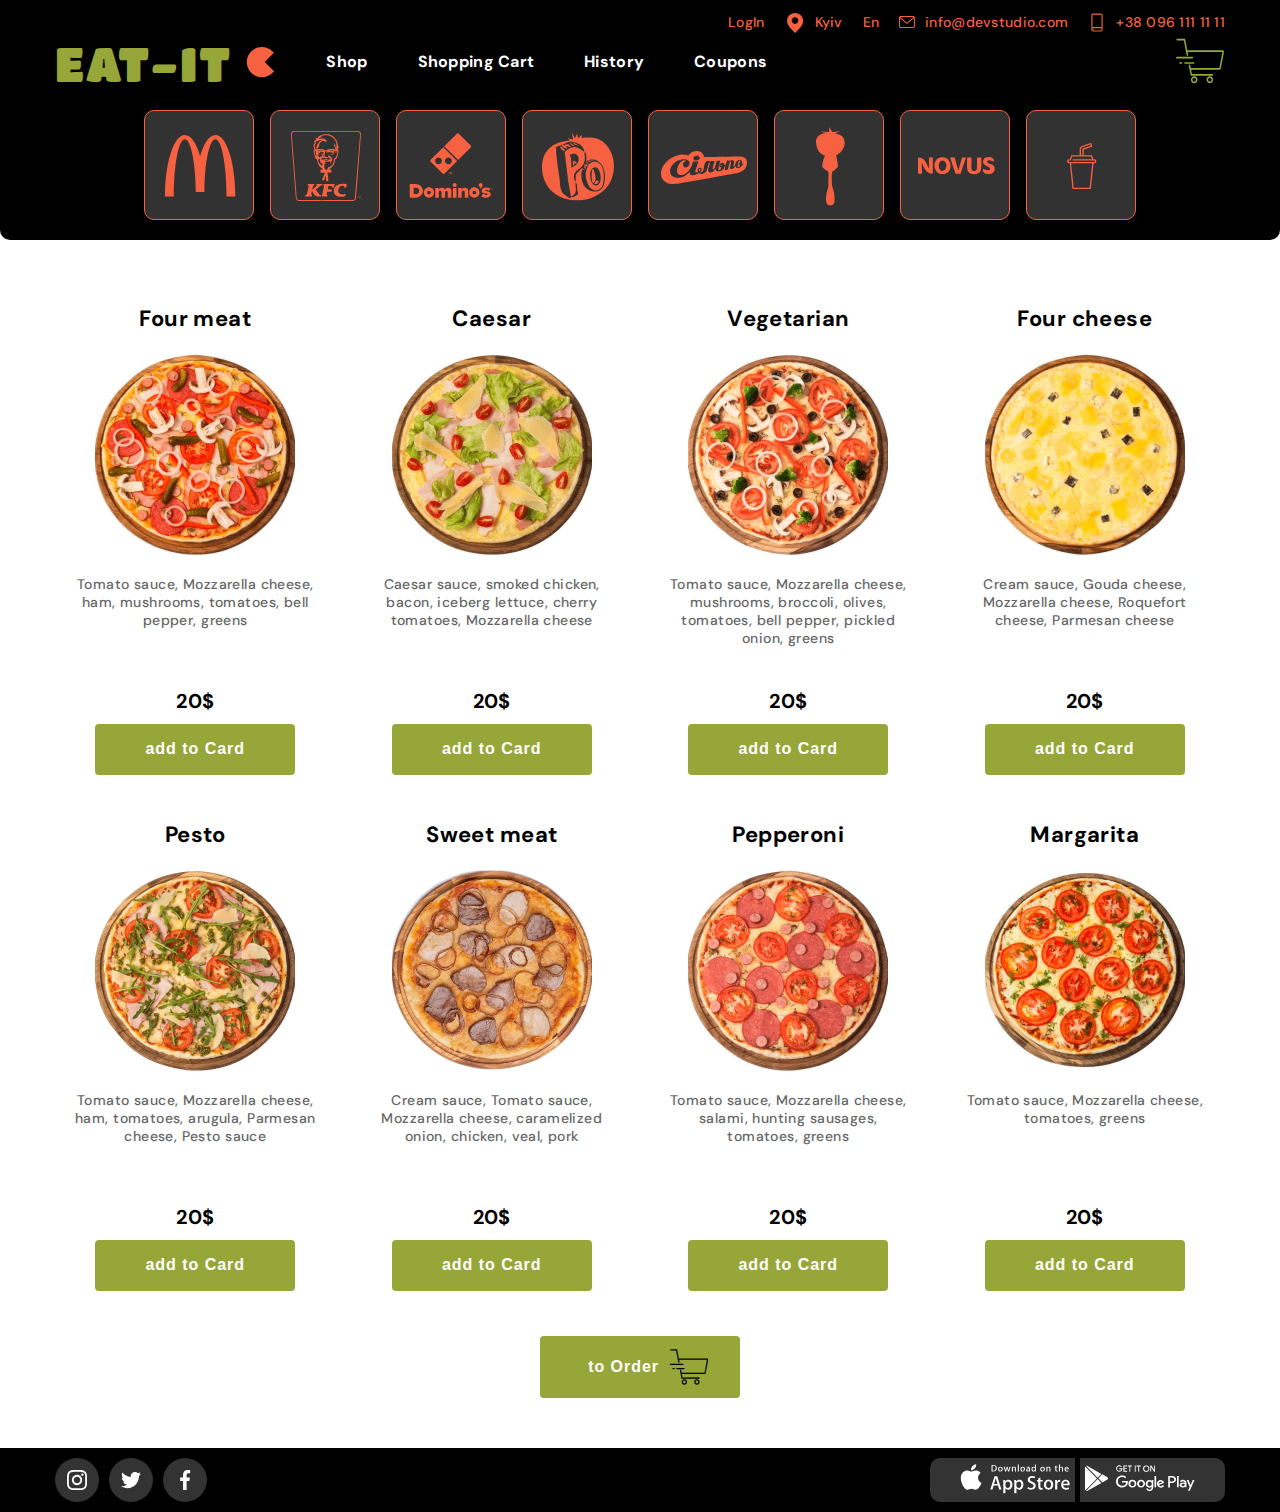
==== index.html @ 30fa9523 "shop page" ====
<!DOCTYPE html>
<html lang="en">
  <head>
    <meta charset="UTF-8" />
    <meta http-equiv="X-UA-Compatible" content="IE=edge" />
    <meta name="viewport" content="width=device-width, initial-scale=1.0" />
    <link rel="preconnect" href="https://fonts.googleapis.com" />
    <link rel="preconnect" href="https://fonts.gstatic.com" crossorigin />
    <link
      href="https://fonts.googleapis.com/css2?family=DM+Sans:wght@400;500;700&family=Titan+One&display=swap"
      rel="stylesheet"
    />
    <link
      rel="stylesheet"
      href="https://cdnjs.cloudflare.com/ajax/libs/modern-normalize/1.1.0/modern-normalize.min.css"
      integrity="sha512-wpPYUAdjBVSE4KJnH1VR1HeZfpl1ub8YT/NKx4PuQ5NmX2tKuGu6U/JRp5y+Y8XG2tV+wKQpNHVUX03MfMFn9Q=="
      crossorigin="anonymous"
      referrerpolicy="no-referrer"
    />
    <link rel="stylesheet" href="./css/main.min.css" />
    <title>Eat-it</title>
  </head>
  <body>
    <header class="header">
      <div class="container">
        <ul class="site-settings list">
          <li class="site-settings__item">
            <a class="site-settings__link link login" href="#">LogIn</a>
          </li>
          <li class="site-settings__item">
            <a class="site-settings__link link location" href="#">
              <svg class="site-settings__icon" width="20" height="20">
                <use href="./images/icons.svg#icon-location"></use>
              </svg>
              Kyiv</a
            >
          </li>
          <li class="site-settings__item">
            <a class="site-settings__link link language" href="#">En</a>
          </li>
          <li class="site-settings__item">
            <a class="site-settings__link link" href="mailto:info@devstudio.com">
              <svg class="site-settings__icon" width="16" height="12">
                <use href="./images/icons.svg#icon-email"></use>
              </svg>
              info@devstudio.com</a
            >
          </li>
          <li class="site-settings__item">
            <a class="site-settings__link link" href="tel:+380961111111">
              <svg class="site-settings__icon" width="18" height="25">
                <use href="./images/icons.svg#icon-smartphone"></use>
              </svg>
              +38 096 111 11 11</a
            >
          </li>
        </ul>

        <div class="nav__wrapper">
          <a class="logo" href="index.html"
            >Eat-it
            <svg class="logo__icon" width="32" height="38">
              <use href="./images/icons.svg#icon-logo"></use>
            </svg>
          </a>
          <nav>
            <ul class="nav list">
              <li class="nav__item">
                <a href="./index.html" class="nav__link nav__link--current link">Shop</a>
              </li>
              <li class="nav__item">
                <a href="./cart.html" class="nav__link link">Shopping Cart</a>
              </li>
              <li class="nav__item"><a href="" class="nav__link link">History</a></li>
              <li class="nav__item"><a href="" class="nav__link link">Coupons</a></li>
            </ul>
          </nav>

          <div class="menu-box">
            <button class="open-menu-button" type="button" data-menu-open>
              <svg class="menu-button__icon" width="40" height="40">
                <use href="./images/icons.svg#icon-menu"></use>
              </svg>
            </button>
            <a href="" class="basket">
              <svg class="basket-icon--green" width="50" height="50">
                <use href="./images/icons.svg#icon-basket"></use>
              </svg>
            </a>
          </div>
        </div>

        <!-- Mobile menu____________________________ -->
        <div class="mob-menu is-hidden" data-menu>
          <!-- <div class="mob-menu" data-menu> -->
          <button class="mob-close-button" data-menu-close>
            <svg class="mob-close-button__icon">
              <use href="./images/icons.svg#icon-close"></use>
            </svg>
          </button>
          <div class="user-wrapper">
            <svg class="user__icon" width="48" hight="48">
              <use href="./images/icons.svg#icon-user"></use>
            </svg>
            <p class="user-name">User Name</p>
          </div>
          <ul class="mob-nav-list list">
            <li class="mob-nav-list__item">
              <a class="mob-nav-list__link link mob-nav-list__link--current" href="./index.html"
                >Shop</a
              >
            </li>
            <li class="mob-nav-list__item">
              <a class="mob-nav-list__link link" href="./portfolio.html">Shopping Card</a>
            </li>

            <li class="mob-nav-list__item">
              <a class="mob-nav-list__link link" href="">History</a>
            </li>

            <li class="mob-nav-list__item">
              <a class="mob-nav-list__link link" href="">Coupons</a>
            </li>

            <li class="mob-nav-list__item">
              <a class="mob-nav-list__link link" href="">Order Status</a>
            </li>
          </ul>

          <div class="mob-bottom">
            <ul class="mob-auth-list list">
              <li class="mob-auth-list__item">
                <a class="mob-auth-list__link link mob-tel" href="tel:+380961111111">
                  +38 096 111 11 11</a
                >
              </li>

              <li class="mob-auth-list__item">
                <a class="mob-auth-list__link link mob-mail" href="mailto:info@devstudio.com">
                  info@devstudio.com</a
                >
              </li>
            </ul>
          </div>
        </div>
      </div>
    </header>

    <main>
      <section class="filter">
        <div class="container">
          <h1 class="visually-hidden">Shops</h1>
          <ul class="shops list card-set">
            <li class="shops__item">
              <a href="" class="shops__link">
                <svg class="shops__icon" width="100" height="100">
                  <use href="./images/icons.svg#icon-mcdonalds"></use>
                </svg>
              </a>
            </li>
            <li class="shops__item">
              <a href="" class="shops__link">
                <svg class="shops__icon" width="100" height="100">
                  <use href="./images/icons.svg#icon-kfc"></use></svg
              ></a>
            </li>
            <li class="shops__item">
              <a href="" class="shops__link">
                <svg class="shops__icon" width="100" height="100">
                  <use href="./images/icons.svg#icon-dominos"></use></svg
              ></a>
            </li>
            <li class="shops__item">
              <a href="" class="shops__link">
                <svg class="shops__icon" width="100" height="100">
                  <use href="./images/icons.svg#icon-pomidoros"></use></svg
              ></a>
            </li>
            <li class="shops__item">
              <a href="" class="shops__link">
                <svg class="shops__icon" width="100" height="100">
                  <use href="./images/icons.svg#icon-silpo"></use></svg
              ></a>
            </li>
            <li class="shops__item">
              <a href="" class="shops__link">
                <svg class="shops__icon" width="100" height="100">
                  <use href="./images/icons.svg#icon-salateria"></use></svg
              ></a>
            </li>
            <li class="shops__item">
              <a href="" class="shops__link">
                <svg class="shops__icon" width="100" height="100">
                  <use href="./images/icons.svg#icon-novus"></use></svg
              ></a>
            </li>
            <li class="shops__item">
              <a href="" class="shops__link">
                <svg class="shops__icon" width="100" height="100">
                  <use href="./images/icons.svg#icon-drinks"></use></svg
              ></a>
            </li>
          </ul>
        </div>
      </section>

      <section class="goods">
        <div class="container">
          <h2 class="visually-hidden">goods</h2>
          <ul class="goods__list list card-set">
            <li class="goods__item card-set__item">
              <div class="goods__wrapper">
                <h3 class="goods__name">Four meat</h3>
                <div class="thumb">
                  <img
                    class="goods__image"
                    srcset="./images/jpeg/Pizza1-@1.jpg 1x, ./images/jpeg/Pizza1-@2.jpg 2x"
                    src="./images/jpeg/Pizza1-@1.jpg"
                    alt="pizza"
                    width="200"
                  />
                </div>
              </div>
              <p class="goods__description">
                Tomato sauce, Mozzarella cheese, ham, mushrooms, tomatoes, bell pepper, greens
              </p>
              <div class="goods__box">
                <p class="goods__prise">20$</p>
                <button class="goods__button button">add to Card</button>
              </div>
            </li>

            <li class="goods__item card-set__item">
              <div class="goods__wrapper">
                <h3 class="goods__name">Caesar</h3>
                <div class="thumb">
                  <img
                    class="goods__image"
                    srcset="./images/jpeg/Pizza2-@1.jpg 1x, ./images/jpeg/Pizza2-@2.jpg 2x"
                    src="./images/jpeg/Pizza2-@1.jpg"
                    alt="pizza"
                    width="200"
                  />
                </div>
                <p class="goods__description">
                  Caesar sauce, smoked chicken, bacon, iceberg lettuce, cherry tomatoes, Mozzarella
                  cheese
                </p>
              </div>
              <div class="goods__box">
                <p class="goods__prise">20$</p>
                <button class="goods__button button">add to Card</button>
              </div>
            </li>

            <li class="goods__item card-set__item">
              <div class="goods__wrapper">
                <h3 class="goods__name">Vegetarian</h3>
                <div class="thumb">
                  <img
                    class="goods__image"
                    srcset="./images/jpeg/Pizza3-@1.jpg 1x, ./images/jpeg/Pizza3-@2.jpg 2x"
                    src="./images/jpeg/Pizza3-@1.jpg"
                    alt="pizza"
                    width="200"
                  />
                </div>
                <p class="goods__description">
                  Tomato sauce, Mozzarella cheese, mushrooms, broccoli, olives, tomatoes, bell
                  pepper, pickled onion, greens
                </p>
              </div>
              <div class="goods__box">
                <p class="goods__prise">20$</p>
                <button class="goods__button button">add to Card</button>
              </div>
            </li>
            <li class="goods__item card-set__item">
              <div class="goods__wrapper">
                <h3 class="goods__name">Four cheese</h3>
                <div class="thumb">
                  <img
                    class="goods__image"
                    srcset="./images/jpeg/Pizza4-@1.jpg 1x, ./images/jpeg/Pizza-@2.jpg 2x"
                    src="./images/jpeg/Pizza4-@1.jpg"
                    alt="pizza"
                    width="200"
                  />
                </div>
                <p class="goods__description">
                  Cream sauce, Gouda cheese, Mozzarella cheese, Roquefort cheese, Parmesan cheese
                </p>
              </div>
              <div class="goods__box">
                <p class="goods__prise">20$</p>
                <button class="goods__button button">add to Card</button>
              </div>
            </li>
            <li class="goods__item card-set__item">
              <div class="goods__wrapper">
                <h3 class="goods__name">Pesto</h3>
                <div class="thumb">
                  <img
                    class="goods__image"
                    srcset="./images/jpeg/Pizza5-@1.jpg 1x, ./images/jpeg/Pizza5-@2.jpg 2x"
                    src="./images/jpeg/Pizza5-@1.jpg"
                    alt="pizza"
                    width="200"
                  />
                </div>
                <p class="goods__description">
                  Tomato sauce, Mozzarella cheese, ham, tomatoes, arugula, Parmesan cheese, Pesto
                  sauce
                </p>
              </div>
              <div class="goods__box">
                <p class="goods__prise">20$</p>
                <button class="goods__button button">add to Card</button>
              </div>
            </li>
            <li class="goods__item card-set__item">
              <div class="goods__wrapper">
                <h3 class="goods__name">Sweet meat</h3>
                <div class="thumb">
                  <img
                    class="goods__image"
                    srcset="./images/jpeg/Pizza6-@1.jpg 1x, ./images/jpeg/Pizza6-@2.jpg 2x"
                    src="./images/jpeg/Pizza6-@1.jpg"
                    alt="pizza"
                    width="200"
                  />
                </div>
                <p class="goods__description">
                  Cream sauce, Tomato sauce, Mozzarella cheese, caramelized onion, chicken, veal,
                  pork
                </p>
              </div>
              <div class="goods__box">
                <p class="goods__prise">20$</p>
                <button class="goods__button button">add to Card</button>
              </div>
            </li>
            <li class="goods__item card-set__item">
              <div class="goods__wrapper">
                <h3 class="goods__name">Pepperoni</h3>
                <div class="thumb">
                  <img
                    class="goods__image"
                    srcset="./images/jpeg/Pizza7-@1.jpg 1x, ./images/jpeg/Pizza7-@2.jpg 2x"
                    src="./images/jpeg/Pizza7-@1.jpg"
                    alt="pizza"
                    width="200"
                  />
                </div>
                <p class="goods__description">
                  Tomato sauce, Mozzarella cheese, salami, hunting sausages, tomatoes, greens
                </p>
              </div>
              <div class="goods__box">
                <p class="goods__prise">20$</p>
                <button class="goods__button button">add to Card</button>
              </div>
            </li>
            <li class="goods__item card-set__item">
              <div class="goods__wrapper">
                <h3 class="goods__name">Margarita</h3>
                <div class="thumb">
                  <img
                    class="goods__image"
                    srcset="./images/jpeg/Pizza8-@1.jpg 1x, ./images/jpeg/Pizza8-@2.jpg 2x"
                    src="./images/jpeg/Pizza8-@1.jpg"
                    alt="pizza"
                    width="200"
                  />
                </div>
                <p class="goods__description">Tomato sauce, Mozzarella cheese, tomatoes, greens</p>
              </div>
              <div class="goods__box">
                <p class="goods__prise">20$</p>
                <button class="goods__button button">add to Card</button>
              </div>
            </li>
          </ul>
          <button class="order button" type="button">
            to Order
            <svg class="basket-icon--black" width="40" height="40">
              <use href="./images/icons.svg#icon-basket"></use>
            </svg>
          </button>
        </div>
      </section>
    </main>

    <footer class="footer">
      <div class="container footer-container">
        <!-- social -->
        <ul class="social-list list">
          <li class="social-list__item">
            <a
              class="social-list__circle social-list__circle--transparent"
              href="https://www.instagram.com/"
              target="_blank"
              rel="noopener noreferrer"
            >
              <svg class="social-list__icon social-list__icon--white">
                <use href="./images/icons.svg#icon-instagram"></use>
              </svg>
            </a>
          </li>

          <li class="social-list__item">
            <a
              class="social-list__circle social-list__circle--transparent"
              href="https://twitter.com/"
              target="_blank"
              rel="noopener noreferrer"
            >
              <svg class="social-list__icon social-list__icon--white">
                <use href="./images/icons.svg#icon-twitter"></use>
              </svg>
            </a>
          </li>

          <li class="social-list__item">
            <a
              class="social-list__circle social-list__circle--transparent"
              href="https://www.facebook.com/"
              target="_blank"
              rel="noopener noreferrer"
            >
              <svg class="social-list__icon social-list__icon--white">
                <use href="./images/icons.svg#icon-facebook"></use>
              </svg>
            </a>
          </li>
        </ul>
        <ul class="apps list">
          <li class="apps__item apps__item--apple">
            <a
              class="apps__link apps__link--apple"
              href="https://www.apple.com/ua/app-store/"
              target="_blank"
              rel="noopener noreferrer"
            >
              <svg class="apps__icon" width="112" height="40">
                <use href="./images/icons.svg#icon-appstore"></use></svg
            ></a>
          </li>
          <li class="apps__item">
            <a
              class="apps__link apps__link--android"
              href="https://play.google.com/store/games?hl=ru&gl=US"
              target="_blank"
              rel="noopener noreferrer"
            >
              <svg class="apps__icon" width="112" height="40">
                <use href="./images/icons.svg#icon-playmarket"></use></svg
            ></a>
          </li>
        </ul>
      </div>
    </footer>
    <script src="./js/menu.js"></script>
  </body>
</html>
---- css/main.min.css ----
:root{--background-white: #ffffff;--background-white-transperent:rgba(255, 255, 255,0.2);--background-dark-gray: #323232;--background-black: #000000;--text-black: #000000;--text-white: #ffffff;--text-gray: #666666;--accent-green: #96A638;--accent-green-hover: #b5c944;--accent-orange: #F66141;--accent-orange-hover: #f84720;--font-main: dm sans, sans-serif;--font-decor: titan one, sans-serif;--card-gap: 30px;--card-item-count: 1;--shadow: 0px 1px 3px rgba(0, 0, 0, 0.12), 0px 1px 1px rgba(0, 0, 0, 0.14), 0px 2px 1px rgba(0, 0, 0, 0.2);--card-shadow: 0px 1px 1px rgba(0, 0, 0, 0.12), 0px 4px 4px rgba(0, 0, 0, 0.06), 1px 4px 6px rgba(0, 0, 0, 0.16);--cubic-bezier: cubic-bezier(0.4, 0, 0.2, 1);--time-animatio: 250ms;--transition-color: color var(--time-animatio) var(--cubic-bezier)}*,*::before,*::after{box-sizing:border-box}body{margin:0px;background-color:var(--background-white);font-family:var(--font-main);font-style:normal;font-weight:500;font-size:14px;line-height:1.3;color:var(--text-black);letter-spacing:.03em}body.no-scroll{position:fixed}img{display:block;max-width:100%}p{margin-top:0px;margin-bottom:0px}.list{padding:0;margin:0;list-style:none}.link{text-decoration:none;color:inherit}h1,h2,h3{margin:0}.goods{margin:50px 0}.container{padding:0px 15px;margin-left:auto;margin-right:auto}@media screen and (min-width: 480px){.container{width:480px}}@media screen and (min-width: 768px){.container{width:768px}}@media screen and (min-width: 1200px){.container{width:1200px}}.title{margin-top:0px;margin-bottom:0px;color:var(--text-dark-gray)}.section{padding:60px 0px}.section__title{margin-bottom:30px;font-weight:700;font-size:36px;line-height:1.2;text-align:center;letter-spacing:.03em}@media screen and (min-width: 1200px){.section__title{margin-bottom:50px}}@media screen and (min-width: 1200px){.section{padding:94px 0px}}.visually-hidden{position:absolute;white-space:nowrap;width:1px;height:1px;overflow:hidden;border:0;padding:0;clip:rect(0 0 0 0);clip-path:inset(50%);margin:-1px}.button{display:flex;align-items:center;justify-content:center;min-width:200px;min-height:50px;padding:10px 30px;margin-left:auto;margin-right:auto;text-align:center;font-weight:700;font-size:16px;line-height:1.8;letter-spacing:.06em;cursor:pointer;color:var(--text-white);background-color:var(--accent-green);border:1px solid rgba(0,0,0,0);border-radius:4px;transition:background-color var(--time-animatio) var(--cubic-bezier),color var(--time-animatio) var(--cubic-bezier)}.button:hover,.button:focus{color:var(--text-balck);background-color:var(--accent-green-hover)}.mob-menu{position:fixed;left:0;top:0;width:100vw;height:100vh;padding:40px 48px;background-color:var(--background-black);display:flex;flex-direction:column;justify-content:space-between;overflow-y:auto;transform:translateX(0%);transition:transform var(--time-animatio) var(--cubic-bezier);color:var(--accent-orange)}.mob-menu.is-hidden{pointer-events:none;transform:translateX(100%)}.mob-close-button{position:absolute;top:10px;right:15px;padding:0;border:rgba(0,0,0,0);background-color:rgba(0,0,0,0);display:flex;justify-content:center;align-items:center;fill:var(--background-white);transform:rotate(0deg);cursor:pointer;transition:fill var(--time-animatio) var(--cubic-bezier),transform var(--time-animatio) var(--cubic-bezier)}.mob-close-button:hover,.mob-close-button:focus{fill:var(--accent);transform:rotate(90deg)}.mob-close-button__icon{width:40px;height:40px}.user__icon{margin-right:30px}.user-wrapper{display:flex;align-items:center}.user-name{font-weight:500;font-size:30px;line-height:1.175;letter-spacing:.02em}.mob-nav-list__item{margin-bottom:32px}.mob-nav-list__link{font-weight:500;font-size:30px;line-height:1.175;letter-spacing:.02em;color:var(--text-dark-gray);transition:var(--time-animatio) var(--cubic-bezier)}.mob-nav-list__link:hover,.mob-nav-list__link:focus{color:var(--accent-green-hover)}.mob-auth-list__item{margin-bottom:32px}.mob-tel{font-weight:500;font-size:20px;line-height:1.176;letter-spacing:.02em;color:var(--accent);transition:var(--time-animatio) var(--cubic-bezier)}.mob-tel:hover{color:var(--accent-green-hover)}@media screen and (min-width: 480px){.mob-tel{font-size:34px}}.mob-mail{font-weight:500;font-size:20px;line-height:28px;letter-spacing:.02em;transition:var(--time-animatio) var(--cubic-bezier)}.mob-mail:hover{color:var(--accent-green-hover)}.card-set{display:flex;flex-wrap:wrap;gap:var(--card-gap);align-items:center}.card-set__item{flex-basis:calc((100% - (var(--card-item-count) - 1)*var(--card-gap))/var(--card-item-count))}.logo{font-family:var(--font-decor);font-weight:400;font-size:48px;line-height:1.15;letter-spacing:.04em;text-transform:uppercase;color:var(--accent-green);text-decoration:none;margin-right:20px;transition:color var(--time-animatio) var(--cubic-bezier)}@media screen and (min-width: 1200px){.logo{margin-right:50px}}.logo:hover{color:var(--accent-green-hover)}.logo__icon{fill:var(--accent-orange)}.social-list{display:flex;justify-content:center}.social-list__item:not(:last-child){margin-right:10px}.social-list__circle{display:flex;justify-content:center;align-items:center;width:44px;height:44px;border-radius:50%;transition:background-color var(--time-animatio) var(--cubic-bezier)}.social-list__circle:hover,.social-list__circle:focus{background-color:var(--accent)}.social-list__icon{width:20px;height:20px;fill:var(--background-white);transition:fill var(--time-animatio) var(--cubic-bezier)}.social-list__circle:hover .social-list__icon,.social-list__circle:focus .social-list__icon{fill:var(--background-white)}.social-list__circle--transparent{background-color:var(--background-white-transperent)}.social-list__circle--transparent:hover,.social-list__circle--transparent:focus{background-color:var(--accent-orange)}.backdrop{position:fixed;top:0;left:0;z-index:2;width:100%;height:100%;background-color:rgba(0,0,0,.2);transition:opacity var(--time-animatio) var(--cubic-bezier)}.backdrop.is-hidden{opacity:0;pointer-events:none}.modal{position:absolute;top:50%;left:50%;transform:translate(-50%, -50%) scale(1);width:100%;max-width:450px;height:100%;max-height:609px;background-color:var(--background-white);border-radius:4px;padding:40px;transition:transform var(--time-animatio) var(--cubic-bezier)}.backdrop.is-hidden .modal{transform:translate(-50%, -50%) scale(0.9)}@media screen and (max-height: 609px){.modal{overflow-y:auto}}@media screen and (min-width: 1200px){.modal{max-width:528px;max-height:581px}}.close-button{position:absolute;top:8px;right:8px;width:30px;height:30px;border-radius:50%;display:flex;justify-content:center;align-items:center;fill:var(--text-black);background:var(--background-white);border:1px solid rgba(0,0,0,.1);box-shadow:0px 1px 3px rgba(0,0,0,0),0px 1px 1px rgba(0,0,0,0),0px 2px 1px rgba(0,0,0,0);transition:box-shadow var(--time-animatio) var(--cubic-bezier),fill var(--time-animatio) var(--cubic-bezier)}.close-button:hover,.close-button:focus{box-shadow:0px 1px 3px rgba(0,0,0,.12),0px 1px 1px rgba(0,0,0,.14),0px 2px 1px rgba(0,0,0,.2);fill:var(--accent)}.close-button__icon{width:18px;height:18px}.form-title{font-weight:700;font-size:20px;line-height:1.15;text-align:center;letter-spacing:.03em;color:var(--text-dark-gray);margin-bottom:12px}.feedback-input__label{display:block;margin-bottom:4px;font-size:12px;line-height:1.16;letter-spacing:.01em}.feedback-input__wrap{position:relative;margin-bottom:10px}.feedback-input{width:100%;height:40px;border:1px solid var(--border-gray);border-radius:4px;outline:none;padding-left:41px;transition:border var(--time-animatio) var(--cubic-bezier)}.feedback-input:hover,.feedback-input:focus{border:1px solid var(--accent)}.feedback-input__icon{position:absolute;left:12px;top:50%;transform:translateY(-50%);transition:fill var(--time-animatio) var(--cubic-bezier)}.feedback-input:hover+.feedback-input__icon,.feedback-input:focus+.feedback-input__icon{fill:var(--accent)}.user-text{width:100%;min-height:120px;border:1px solid var(--border-gray);border-radius:4px;outline:none;resize:none;padding:16px 12px;margin-bottom:20px;transition:border var(--time-animatio) var(--cubic-bezier)}.user-text::placeholder{font-size:14px;line-height:1.14;letter-spacing:.01em;color:rgba(117,117,117,.5)}.user-text:hover,.user-text:focus{border:1px solid var(--accent)}.privacy{margin-bottom:30px}.privacy__text{display:flex;align-items:center;justify-content:center;font-size:12px;line-height:1;letter-spacing:.03em;color:var(--text-gray);cursor:pointer}@media screen and (min-width: 1200px){.privacy__text{font-size:14px}}.privacy__checkbox{width:16px;height:15px;border:2px solid #212121;border-radius:2px;display:flex;align-items:center;justify-content:center;margin-right:7px;transition:border var(--time-animatio) var(--cubic-bezier)}.privacy__text:hover .privacy__checkbox{border:2px solid var(--accent)}.checkbox:focus+.privacy__text .privacy__checkbox{border:2px solid var(--accent)}.checkbox:checked+.privacy__text .privacy__checkbox{background-color:var(--accent);border:2px solid var(--accent)}.privacy__icon{fill:rgba(0,0,0,0)}.checkbox:checked+.privacy__text .privacy__icon{fill:var(--background-white)}.privacy__link{color:var(--accent)}.feedback__button{margin-left:auto;margin-right:auto;transition:background-color var(--time-animatio) var(--cubic-bezier)}.header{font-weight:500;line-height:1.1;letter-spacing:.02em;border-bottom:1px solid var(--border-gray);background-color:var(--background-black);width:100%;z-index:1;padding-top:10px}.site-settings{display:none}@media screen and (min-width: 1200px){.site-settings{display:flex;justify-content:end;align-items:center;flex-wrap:wrap}}.site-settings__link{font-size:14px;display:flex;align-items:center;color:var(--accent-orange);transition:color var(--time-animatio) var(--cubic-bezier)}.site-settings__link:hover,.site-settings__link:focus{color:var(--accent-green)}.site-settings__link .site-settings__icon{margin-right:10px;fill:currentColor;height:100%}.site-settings__item:not(:last-child){margin-right:20px}.nav__wrapper{display:flex;align-items:center;justify-content:start;flex-wrap:wrap}.nav{display:none}@media screen and (min-width: 768px){.nav{display:flex;flex-wrap:wrap}}.nav__item:not(:last-child){margin-right:50px}@media screen and (min-width: 768px){.nav__item:not(:last-child){margin-right:20px}}@media screen and (min-width: 1200px){.nav__item:not(:last-child){margin-right:50px}}.nav__link{font-weight:700;font-size:16px;line-height:1.3;padding:10px 0px;color:var(--text-white);transition:color var(--time-animatio) var(--cubic-bezier)}.nav__link:hover{color:var(--accent-orange)}.menu-box{margin-left:auto}.open-menu-button{margin-left:auto;background-color:rgba(0,0,0,0);border:none;fill:var(--text-white);transition:fill var(--time-animatio) var(--cubic-bezier)}@media screen and (min-width: 768px){.open-menu-button{display:none}}.open-menu-button:hover{fill:var(--accent-green-hover)}.basket{margin-left:auto}.basket-icon--green{fill:var(--accent-green)}.basket-icon--green:hover{fill:var(--accent-green-hover)}.nav-list{display:none}@media screen and (min-width: 768px){.nav-list{display:flex}.nav-list__item{display:flex;flex-wrap:wrap;align-items:center;padding-top:32px;padding-bottom:32px;position:relative}.nav-list .nav-list__item+.nav-list__item{margin-left:50px}.nav-list .nav-list__link{text-decoration:none;color:var(--text-dark-gray);transition:color var(--time-animatio) var(--cubic-bezier)}.nav-list .nav-list__link:hover,.nav-list .nav-list__link:focus,.nav-list .nav-list__link--current{color:var(--accent)}.nav-list .nav-list__link--current::after{content:" ";background-color:var(--accent);height:4px;width:100%;border-radius:2px;position:absolute;left:0;bottom:0px}}:root{--card-gap: 16px}.filter{background-color:var(--background-black);padding-top:20px;padding-bottom:20px;border-radius:0px 0px 10px 10px}.shops{justify-content:center}.shops__link{background-color:var(--background-dark-gray);width:110px;height:110px;display:block;padding:5px;border:1px solid var(--accent-orange);border-radius:10px;transition:background-color var(--time-animatio) var(--cubic-bezier)}.shops__link:hover{background-color:var(--accent-orange)}.shops__icon{fill:var(--accent-orange);transition:fill var(--time-animatio) var(--cubic-bezier)}.shops__link:hover .shops__icon{fill:var(--background-white)}.goods__list{--card-item-count: 4;margin-bottom:30px;justify-content:center}.goods__item{display:flex;flex-direction:column;justify-content:space-between;align-items:center;height:500px;padding:15px;background-color:var(--background-white)}.goods__item:hover{box-shadow:0px 1px 1px rgba(0,0,0,.12),0px 4px 4px rgba(0,0,0,.06),1px 4px 6px rgba(0,0,0,.16)}.goods__name{font-weight:700;font-size:22px;line-height:1.3;text-align:center;margin-bottom:20px}.goods__image{margin:0 auto;margin-bottom:20px}.goods__description{font-size:14px;line-height:1.3;text-align:center;color:var(--text-gray);margin-bottom:10px;flex-grow:1}.goods__prise{font-weight:700;font-size:20px;line-height:1.3;text-align:center;color:var(--text-black);margin-bottom:10px}.goods__button{margin-top:auto}.order{justify-content:end}.basket-icon--black{margin-left:10px;fill:var(--background-black)}.footer{padding-top:10px;padding-bottom:10px;background-color:var(--background-black)}.footer-container{display:flex;justify-content:space-between;align-items:center}.social-list{justify-content:center}.social-list__icon--white{fill:var(--background-white)}.apps{display:flex;align-items:c}.apps__item:not(:last-child){margin-right:5px}.apps__link--apple{border-radius:10px 0px 0px 10px;padding:0px 3px 0px 30px}.apps__link--android{border-radius:0px 10px 10px 0px;padding:0px 30px 0px 3px}.apps__link{display:block;background-color:var(--background-white-transperent);transition:background-color var(--time-animatio) var(--cubic-bezier)}.apps__link:hover{background-color:var(--accent-orange)}/*# sourceMappingURL=main.min.css.map */
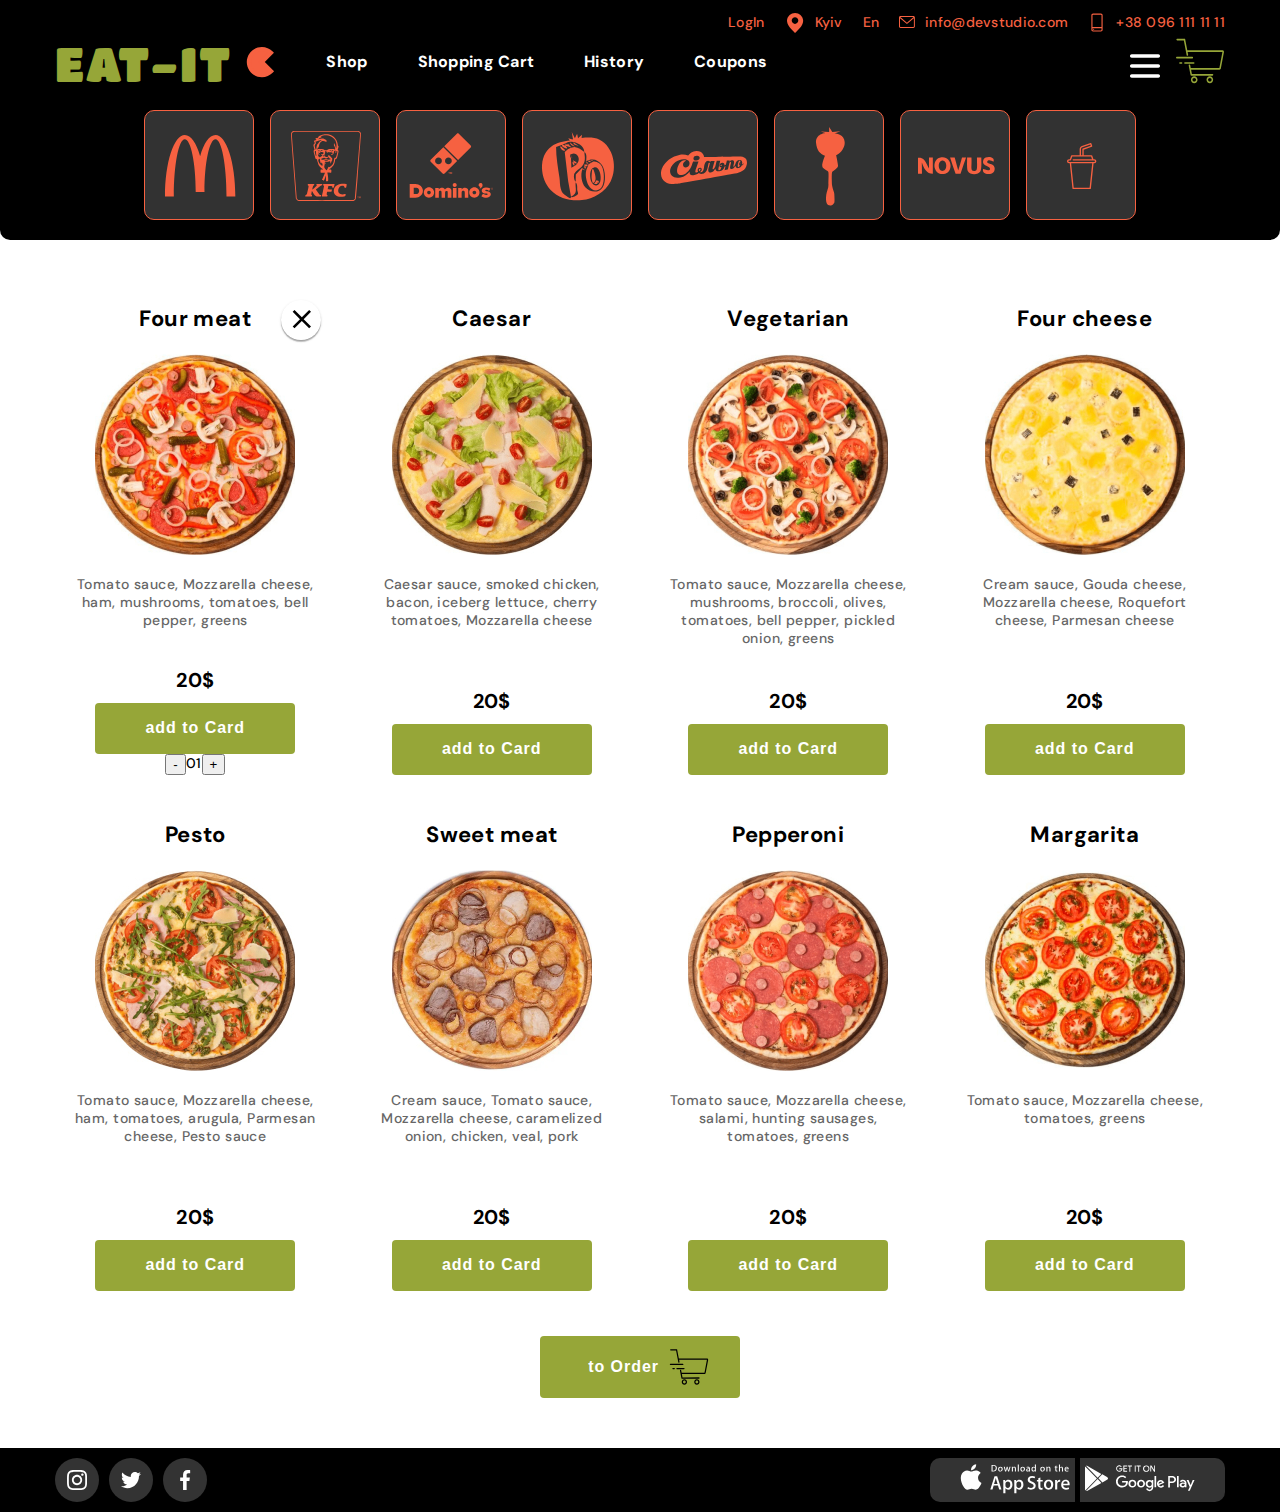
==== commit e01fab5e: "cart" ====
--- a/index.html
+++ b/index.html
@@ -209,6 +209,11 @@
           <h2 class="visually-hidden">goods</h2>
           <ul class="goods__list list card-set">
             <li class="goods__item card-set__item">
+              <button class="delete-button">
+                <svg class="delete__icon" width="30" height="30">
+                  <use href="./images/icons.svg#icon-close"></use>
+                </svg>
+              </button>
               <div class="goods__wrapper">
                 <h3 class="goods__name">Four meat</h3>
                 <div class="thumb">
@@ -227,6 +232,11 @@
               <div class="goods__box">
                 <p class="goods__prise">20$</p>
                 <button class="goods__button button">add to Card</button>
+              </div>
+              <div class="counter">
+                <button class="counter__button counter__button--minus">-</button>
+                <p class="count">01</p>
+                <button class="counter__button counter__button--plus">+</button>
               </div>
             </li>
 
--- a/css/main.min.css
+++ b/css/main.min.css
@@ -1 +1 @@
-:root{--background-white: #ffffff;--background-white-transperent:rgba(255, 255, 255,0.2);--background-dark-gray: #323232;--background-black: #000000;--text-black: #000000;--text-white: #ffffff;--text-gray: #666666;--accent-green: #96A638;--accent-green-hover: #b5c944;--accent-orange: #F66141;--accent-orange-hover: #f84720;--font-main: dm sans, sans-serif;--font-decor: titan one, sans-serif;--card-gap: 30px;--card-item-count: 1;--shadow: 0px 1px 3px rgba(0, 0, 0, 0.12), 0px 1px 1px rgba(0, 0, 0, 0.14), 0px 2px 1px rgba(0, 0, 0, 0.2);--card-shadow: 0px 1px 1px rgba(0, 0, 0, 0.12), 0px 4px 4px rgba(0, 0, 0, 0.06), 1px 4px 6px rgba(0, 0, 0, 0.16);--cubic-bezier: cubic-bezier(0.4, 0, 0.2, 1);--time-animatio: 250ms;--transition-color: color var(--time-animatio) var(--cubic-bezier)}*,*::before,*::after{box-sizing:border-box}body{margin:0px;background-color:var(--background-white);font-family:var(--font-main);font-style:normal;font-weight:500;font-size:14px;line-height:1.3;color:var(--text-black);letter-spacing:.03em}body.no-scroll{position:fixed}img{display:block;max-width:100%}p{margin-top:0px;margin-bottom:0px}.list{padding:0;margin:0;list-style:none}.link{text-decoration:none;color:inherit}h1,h2,h3{margin:0}.goods{margin:50px 0}.container{padding:0px 15px;margin-left:auto;margin-right:auto}@media screen and (min-width: 480px){.container{width:480px}}@media screen and (min-width: 768px){.container{width:768px}}@media screen and (min-width: 1200px){.container{width:1200px}}.title{margin-top:0px;margin-bottom:0px;color:var(--text-dark-gray)}.section{padding:60px 0px}.section__title{margin-bottom:30px;font-weight:700;font-size:36px;line-height:1.2;text-align:center;letter-spacing:.03em}@media screen and (min-width: 1200px){.section__title{margin-bottom:50px}}@media screen and (min-width: 1200px){.section{padding:94px 0px}}.visually-hidden{position:absolute;white-space:nowrap;width:1px;height:1px;overflow:hidden;border:0;padding:0;clip:rect(0 0 0 0);clip-path:inset(50%);margin:-1px}.button{display:flex;align-items:center;justify-content:center;min-width:200px;min-height:50px;padding:10px 30px;margin-left:auto;margin-right:auto;text-align:center;font-weight:700;font-size:16px;line-height:1.8;letter-spacing:.06em;cursor:pointer;color:var(--text-white);background-color:var(--accent-green);border:1px solid rgba(0,0,0,0);border-radius:4px;transition:background-color var(--time-animatio) var(--cubic-bezier),color var(--time-animatio) var(--cubic-bezier)}.button:hover,.button:focus{color:var(--text-balck);background-color:var(--accent-green-hover)}.mob-menu{position:fixed;left:0;top:0;width:100vw;height:100vh;padding:40px 48px;background-color:var(--background-black);display:flex;flex-direction:column;justify-content:space-between;overflow-y:auto;transform:translateX(0%);transition:transform var(--time-animatio) var(--cubic-bezier);color:var(--accent-orange)}.mob-menu.is-hidden{pointer-events:none;transform:translateX(100%)}.mob-close-button{position:absolute;top:10px;right:15px;padding:0;border:rgba(0,0,0,0);background-color:rgba(0,0,0,0);display:flex;justify-content:center;align-items:center;fill:var(--background-white);transform:rotate(0deg);cursor:pointer;transition:fill var(--time-animatio) var(--cubic-bezier),transform var(--time-animatio) var(--cubic-bezier)}.mob-close-button:hover,.mob-close-button:focus{fill:var(--accent);transform:rotate(90deg)}.mob-close-button__icon{width:40px;height:40px}.user__icon{margin-right:30px}.user-wrapper{display:flex;align-items:center}.user-name{font-weight:500;font-size:30px;line-height:1.175;letter-spacing:.02em}.mob-nav-list__item{margin-bottom:32px}.mob-nav-list__link{font-weight:500;font-size:30px;line-height:1.175;letter-spacing:.02em;color:var(--text-dark-gray);transition:var(--time-animatio) var(--cubic-bezier)}.mob-nav-list__link:hover,.mob-nav-list__link:focus{color:var(--accent-green-hover)}.mob-auth-list__item{margin-bottom:32px}.mob-tel{font-weight:500;font-size:20px;line-height:1.176;letter-spacing:.02em;color:var(--accent);transition:var(--time-animatio) var(--cubic-bezier)}.mob-tel:hover{color:var(--accent-green-hover)}@media screen and (min-width: 480px){.mob-tel{font-size:34px}}.mob-mail{font-weight:500;font-size:20px;line-height:28px;letter-spacing:.02em;transition:var(--time-animatio) var(--cubic-bezier)}.mob-mail:hover{color:var(--accent-green-hover)}.card-set{display:flex;flex-wrap:wrap;gap:var(--card-gap);align-items:center}.card-set__item{flex-basis:calc((100% - (var(--card-item-count) - 1)*var(--card-gap))/var(--card-item-count))}.logo{font-family:var(--font-decor);font-weight:400;font-size:48px;line-height:1.15;letter-spacing:.04em;text-transform:uppercase;color:var(--accent-green);text-decoration:none;margin-right:20px;transition:color var(--time-animatio) var(--cubic-bezier)}@media screen and (min-width: 1200px){.logo{margin-right:50px}}.logo:hover{color:var(--accent-green-hover)}.logo__icon{fill:var(--accent-orange)}.social-list{display:flex;justify-content:center}.social-list__item:not(:last-child){margin-right:10px}.social-list__circle{display:flex;justify-content:center;align-items:center;width:44px;height:44px;border-radius:50%;transition:background-color var(--time-animatio) var(--cubic-bezier)}.social-list__circle:hover,.social-list__circle:focus{background-color:var(--accent)}.social-list__icon{width:20px;height:20px;fill:var(--background-white);transition:fill var(--time-animatio) var(--cubic-bezier)}.social-list__circle:hover .social-list__icon,.social-list__circle:focus .social-list__icon{fill:var(--background-white)}.social-list__circle--transparent{background-color:var(--background-white-transperent)}.social-list__circle--transparent:hover,.social-list__circle--transparent:focus{background-color:var(--accent-orange)}.backdrop{position:fixed;top:0;left:0;z-index:2;width:100%;height:100%;background-color:rgba(0,0,0,.2);transition:opacity var(--time-animatio) var(--cubic-bezier)}.backdrop.is-hidden{opacity:0;pointer-events:none}.modal{position:absolute;top:50%;left:50%;transform:translate(-50%, -50%) scale(1);width:100%;max-width:450px;height:100%;max-height:609px;background-color:var(--background-white);border-radius:4px;padding:40px;transition:transform var(--time-animatio) var(--cubic-bezier)}.backdrop.is-hidden .modal{transform:translate(-50%, -50%) scale(0.9)}@media screen and (max-height: 609px){.modal{overflow-y:auto}}@media screen and (min-width: 1200px){.modal{max-width:528px;max-height:581px}}.close-button{position:absolute;top:8px;right:8px;width:30px;height:30px;border-radius:50%;display:flex;justify-content:center;align-items:center;fill:var(--text-black);background:var(--background-white);border:1px solid rgba(0,0,0,.1);box-shadow:0px 1px 3px rgba(0,0,0,0),0px 1px 1px rgba(0,0,0,0),0px 2px 1px rgba(0,0,0,0);transition:box-shadow var(--time-animatio) var(--cubic-bezier),fill var(--time-animatio) var(--cubic-bezier)}.close-button:hover,.close-button:focus{box-shadow:0px 1px 3px rgba(0,0,0,.12),0px 1px 1px rgba(0,0,0,.14),0px 2px 1px rgba(0,0,0,.2);fill:var(--accent)}.close-button__icon{width:18px;height:18px}.form-title{font-weight:700;font-size:20px;line-height:1.15;text-align:center;letter-spacing:.03em;color:var(--text-dark-gray);margin-bottom:12px}.feedback-input__label{display:block;margin-bottom:4px;font-size:12px;line-height:1.16;letter-spacing:.01em}.feedback-input__wrap{position:relative;margin-bottom:10px}.feedback-input{width:100%;height:40px;border:1px solid var(--border-gray);border-radius:4px;outline:none;padding-left:41px;transition:border var(--time-animatio) var(--cubic-bezier)}.feedback-input:hover,.feedback-input:focus{border:1px solid var(--accent)}.feedback-input__icon{position:absolute;left:12px;top:50%;transform:translateY(-50%);transition:fill var(--time-animatio) var(--cubic-bezier)}.feedback-input:hover+.feedback-input__icon,.feedback-input:focus+.feedback-input__icon{fill:var(--accent)}.user-text{width:100%;min-height:120px;border:1px solid var(--border-gray);border-radius:4px;outline:none;resize:none;padding:16px 12px;margin-bottom:20px;transition:border var(--time-animatio) var(--cubic-bezier)}.user-text::placeholder{font-size:14px;line-height:1.14;letter-spacing:.01em;color:rgba(117,117,117,.5)}.user-text:hover,.user-text:focus{border:1px solid var(--accent)}.privacy{margin-bottom:30px}.privacy__text{display:flex;align-items:center;justify-content:center;font-size:12px;line-height:1;letter-spacing:.03em;color:var(--text-gray);cursor:pointer}@media screen and (min-width: 1200px){.privacy__text{font-size:14px}}.privacy__checkbox{width:16px;height:15px;border:2px solid #212121;border-radius:2px;display:flex;align-items:center;justify-content:center;margin-right:7px;transition:border var(--time-animatio) var(--cubic-bezier)}.privacy__text:hover .privacy__checkbox{border:2px solid var(--accent)}.checkbox:focus+.privacy__text .privacy__checkbox{border:2px solid var(--accent)}.checkbox:checked+.privacy__text .privacy__checkbox{background-color:var(--accent);border:2px solid var(--accent)}.privacy__icon{fill:rgba(0,0,0,0)}.checkbox:checked+.privacy__text .privacy__icon{fill:var(--background-white)}.privacy__link{color:var(--accent)}.feedback__button{margin-left:auto;margin-right:auto;transition:background-color var(--time-animatio) var(--cubic-bezier)}.header{font-weight:500;line-height:1.1;letter-spacing:.02em;border-bottom:1px solid var(--border-gray);background-color:var(--background-black);width:100%;z-index:1;padding-top:10px}.site-settings{display:none}@media screen and (min-width: 1200px){.site-settings{display:flex;justify-content:end;align-items:center;flex-wrap:wrap}}.site-settings__link{font-size:14px;display:flex;align-items:center;color:var(--accent-orange);transition:color var(--time-animatio) var(--cubic-bezier)}.site-settings__link:hover,.site-settings__link:focus{color:var(--accent-green)}.site-settings__link .site-settings__icon{margin-right:10px;fill:currentColor;height:100%}.site-settings__item:not(:last-child){margin-right:20px}.nav__wrapper{display:flex;align-items:center;justify-content:start;flex-wrap:wrap}.nav{display:none}@media screen and (min-width: 768px){.nav{display:flex;flex-wrap:wrap}}.nav__item:not(:last-child){margin-right:50px}@media screen and (min-width: 768px){.nav__item:not(:last-child){margin-right:20px}}@media screen and (min-width: 1200px){.nav__item:not(:last-child){margin-right:50px}}.nav__link{font-weight:700;font-size:16px;line-height:1.3;padding:10px 0px;color:var(--text-white);transition:color var(--time-animatio) var(--cubic-bezier)}.nav__link:hover{color:var(--accent-orange)}.menu-box{margin-left:auto}.open-menu-button{margin-left:auto;background-color:rgba(0,0,0,0);border:none;fill:var(--text-white);transition:fill var(--time-animatio) var(--cubic-bezier)}@media screen and (min-width: 768px){.open-menu-button{display:none}}.open-menu-button:hover{fill:var(--accent-green-hover)}.basket{margin-left:auto}.basket-icon--green{fill:var(--accent-green)}.basket-icon--green:hover{fill:var(--accent-green-hover)}.nav-list{display:none}@media screen and (min-width: 768px){.nav-list{display:flex}.nav-list__item{display:flex;flex-wrap:wrap;align-items:center;padding-top:32px;padding-bottom:32px;position:relative}.nav-list .nav-list__item+.nav-list__item{margin-left:50px}.nav-list .nav-list__link{text-decoration:none;color:var(--text-dark-gray);transition:color var(--time-animatio) var(--cubic-bezier)}.nav-list .nav-list__link:hover,.nav-list .nav-list__link:focus,.nav-list .nav-list__link--current{color:var(--accent)}.nav-list .nav-list__link--current::after{content:" ";background-color:var(--accent);height:4px;width:100%;border-radius:2px;position:absolute;left:0;bottom:0px}}:root{--card-gap: 16px}.filter{background-color:var(--background-black);padding-top:20px;padding-bottom:20px;border-radius:0px 0px 10px 10px}.shops{justify-content:center}.shops__link{background-color:var(--background-dark-gray);width:110px;height:110px;display:block;padding:5px;border:1px solid var(--accent-orange);border-radius:10px;transition:background-color var(--time-animatio) var(--cubic-bezier)}.shops__link:hover{background-color:var(--accent-orange)}.shops__icon{fill:var(--accent-orange);transition:fill var(--time-animatio) var(--cubic-bezier)}.shops__link:hover .shops__icon{fill:var(--background-white)}.goods__list{--card-item-count: 4;margin-bottom:30px;justify-content:center}.goods__item{display:flex;flex-direction:column;justify-content:space-between;align-items:center;height:500px;padding:15px;background-color:var(--background-white)}.goods__item:hover{box-shadow:0px 1px 1px rgba(0,0,0,.12),0px 4px 4px rgba(0,0,0,.06),1px 4px 6px rgba(0,0,0,.16)}.goods__name{font-weight:700;font-size:22px;line-height:1.3;text-align:center;margin-bottom:20px}.goods__image{margin:0 auto;margin-bottom:20px}.goods__description{font-size:14px;line-height:1.3;text-align:center;color:var(--text-gray);margin-bottom:10px;flex-grow:1}.goods__prise{font-weight:700;font-size:20px;line-height:1.3;text-align:center;color:var(--text-black);margin-bottom:10px}.goods__button{margin-top:auto}.order{justify-content:end}.basket-icon--black{margin-left:10px;fill:var(--background-black)}.footer{padding-top:10px;padding-bottom:10px;background-color:var(--background-black)}.footer-container{display:flex;justify-content:space-between;align-items:center}.social-list{justify-content:center}.social-list__icon--white{fill:var(--background-white)}.apps{display:flex;align-items:c}.apps__item:not(:last-child){margin-right:5px}.apps__link--apple{border-radius:10px 0px 0px 10px;padding:0px 3px 0px 30px}.apps__link--android{border-radius:0px 10px 10px 0px;padding:0px 30px 0px 3px}.apps__link{display:block;background-color:var(--background-white-transperent);transition:background-color var(--time-animatio) var(--cubic-bezier)}.apps__link:hover{background-color:var(--accent-orange)}/*# sourceMappingURL=main.min.css.map */+:root{--background-white: #ffffff;--background-white-transperent:rgba(255, 255, 255,0.2);--background-dark-gray: #323232;--background-black: #000000;--text-black: #000000;--text-white: #ffffff;--text-gray: #666666;--accent-green: #96A638;--accent-green-hover: #b5c944;--accent-orange: #F66141;--accent-orange-hover: #f84720;--font-main: dm sans, sans-serif;--font-decor: titan one, sans-serif;--card-gap: 30px;--card-item-count: 1;--shadow: 0px 1px 3px rgba(0, 0, 0, 0.12), 0px 1px 1px rgba(0, 0, 0, 0.14), 0px 2px 1px rgba(0, 0, 0, 0.2);--card-shadow: 0px 1px 1px rgba(0, 0, 0, 0.12), 0px 4px 4px rgba(0, 0, 0, 0.06), 1px 4px 6px rgba(0, 0, 0, 0.16);--cubic-bezier: cubic-bezier(0.4, 0, 0.2, 1);--time-animatio: 250ms;--transition-color: color var(--time-animatio) var(--cubic-bezier)}*,*::before,*::after{box-sizing:border-box}body{margin:0px;background-color:var(--background-white);font-family:var(--font-main);font-style:normal;font-weight:500;font-size:14px;line-height:1.3;color:var(--text-black);letter-spacing:.03em}body.no-scroll{position:fixed}img{display:block;max-width:100%}p{margin-top:0px;margin-bottom:0px}.list{padding:0;margin:0;list-style:none}.link{text-decoration:none;color:inherit}h1,h2,h3{margin:0}.goods{margin:50px 0}.container{padding:0px 15px;margin-left:auto;margin-right:auto}@media screen and (min-width: 480px){.container{width:480px}}@media screen and (min-width: 768px){.container{width:768px}}@media screen and (min-width: 1200px){.container{width:1200px}}.title{margin-top:0px;margin-bottom:0px;color:var(--text-dark-gray)}.section{padding:60px 0px}.section__title{margin-bottom:30px;font-weight:700;font-size:36px;line-height:1.2;text-align:center;letter-spacing:.03em}@media screen and (min-width: 1200px){.section__title{margin-bottom:50px}}@media screen and (min-width: 1200px){.section{padding:94px 0px}}.visually-hidden{position:absolute;white-space:nowrap;width:1px;height:1px;overflow:hidden;border:0;padding:0;clip:rect(0 0 0 0);clip-path:inset(50%);margin:-1px}.button{display:flex;align-items:center;justify-content:center;min-width:200px;min-height:50px;padding:10px 30px;margin-left:auto;margin-right:auto;text-align:center;font-weight:700;font-size:16px;line-height:1.8;letter-spacing:.06em;cursor:pointer;color:var(--text-white);background-color:var(--accent-green);border:1px solid rgba(0,0,0,0);border-radius:4px;transition:background-color var(--time-animatio) var(--cubic-bezier),color var(--time-animatio) var(--cubic-bezier)}.button:hover,.button:focus{color:var(--text-balck);background-color:var(--accent-green-hover)}.mob-menu{position:fixed;left:0;top:0;width:100vw;height:100vh;padding:40px 48px;background-color:var(--background-black);display:flex;flex-direction:column;justify-content:space-between;overflow-y:auto;transform:translateX(0%);transition:transform var(--time-animatio) var(--cubic-bezier);color:var(--accent-orange);z-index:10}.mob-menu.is-hidden{pointer-events:none;transform:translateX(100%)}.mob-close-button{position:absolute;top:10px;right:15px;padding:0;border:rgba(0,0,0,0);background-color:rgba(0,0,0,0);display:flex;justify-content:center;align-items:center;fill:var(--background-white);transform:rotate(0deg);cursor:pointer;transition:fill var(--time-animatio) var(--cubic-bezier),transform var(--time-animatio) var(--cubic-bezier)}.mob-close-button:hover,.mob-close-button:focus{fill:var(--accent);transform:rotate(90deg)}.mob-close-button__icon{width:40px;height:40px}.user__icon{margin-right:30px}.user-wrapper{display:flex;align-items:center}.user-name{font-weight:500;font-size:30px;line-height:1.175;letter-spacing:.02em}.mob-nav-list__item{margin-bottom:32px}.mob-nav-list__link{font-weight:500;font-size:30px;line-height:1.175;letter-spacing:.02em;color:var(--text-dark-gray);transition:var(--time-animatio) var(--cubic-bezier)}.mob-nav-list__link:hover,.mob-nav-list__link:focus{color:var(--accent-green-hover)}.mob-auth-list__item{margin-bottom:32px}.mob-tel{font-weight:500;font-size:20px;line-height:1.176;letter-spacing:.02em;color:var(--accent);transition:var(--time-animatio) var(--cubic-bezier)}.mob-tel:hover{color:var(--accent-green-hover)}@media screen and (min-width: 480px){.mob-tel{font-size:34px}}.mob-mail{font-weight:500;font-size:20px;line-height:28px;letter-spacing:.02em;transition:var(--time-animatio) var(--cubic-bezier)}.mob-mail:hover{color:var(--accent-green-hover)}.card-set{display:flex;flex-wrap:wrap;gap:var(--card-gap);align-items:center}.card-set__item{flex-basis:calc((100% - (var(--card-item-count) - 1)*var(--card-gap))/var(--card-item-count))}.logo{font-family:var(--font-decor);font-weight:400;font-size:48px;line-height:1.15;letter-spacing:.04em;text-transform:uppercase;color:var(--accent-green);text-decoration:none;margin-right:20px;transition:color var(--time-animatio) var(--cubic-bezier)}@media screen and (min-width: 1200px){.logo{margin-right:50px}}.logo:hover{color:var(--accent-green-hover)}.logo__icon{fill:var(--accent-orange)}.social-list{display:flex;justify-content:center}.social-list__item:not(:last-child){margin-right:10px}.social-list__circle{display:flex;justify-content:center;align-items:center;width:44px;height:44px;border-radius:50%;transition:background-color var(--time-animatio) var(--cubic-bezier)}.social-list__circle:hover,.social-list__circle:focus{background-color:var(--accent)}.social-list__icon{width:20px;height:20px;fill:var(--background-white);transition:fill var(--time-animatio) var(--cubic-bezier)}.social-list__circle:hover .social-list__icon,.social-list__circle:focus .social-list__icon{fill:var(--background-white)}.social-list__circle--transparent{background-color:var(--background-white-transperent)}.social-list__circle--transparent:hover,.social-list__circle--transparent:focus{background-color:var(--accent-orange)}.backdrop{position:fixed;top:0;left:0;z-index:2;width:100%;height:100%;background-color:rgba(0,0,0,.2);transition:opacity var(--time-animatio) var(--cubic-bezier)}.backdrop.is-hidden{opacity:0;pointer-events:none}.modal{position:absolute;top:50%;left:50%;transform:translate(-50%, -50%) scale(1);width:100%;max-width:450px;height:100%;max-height:609px;background-color:var(--background-white);border-radius:4px;padding:40px;transition:transform var(--time-animatio) var(--cubic-bezier)}.backdrop.is-hidden .modal{transform:translate(-50%, -50%) scale(0.9)}@media screen and (max-height: 609px){.modal{overflow-y:auto}}@media screen and (min-width: 1200px){.modal{max-width:528px;max-height:581px}}.close-button{position:absolute;top:8px;right:8px;width:30px;height:30px;border-radius:50%;display:flex;justify-content:center;align-items:center;fill:var(--text-black);background:var(--background-white);border:1px solid rgba(0,0,0,.1);box-shadow:0px 1px 3px rgba(0,0,0,0),0px 1px 1px rgba(0,0,0,0),0px 2px 1px rgba(0,0,0,0);transition:box-shadow var(--time-animatio) var(--cubic-bezier),fill var(--time-animatio) var(--cubic-bezier)}.close-button:hover,.close-button:focus{box-shadow:0px 1px 3px rgba(0,0,0,.12),0px 1px 1px rgba(0,0,0,.14),0px 2px 1px rgba(0,0,0,.2);fill:var(--accent)}.close-button__icon{width:18px;height:18px}.form-title{font-weight:700;font-size:20px;line-height:1.15;text-align:center;letter-spacing:.03em;color:var(--text-dark-gray);margin-bottom:12px}.feedback-input__label{display:block;margin-bottom:4px;font-size:12px;line-height:1.16;letter-spacing:.01em}.feedback-input__wrap{position:relative;margin-bottom:10px}.feedback-input{width:100%;height:40px;border:1px solid var(--border-gray);border-radius:4px;outline:none;padding-left:41px;transition:border var(--time-animatio) var(--cubic-bezier)}.feedback-input:hover,.feedback-input:focus{border:1px solid var(--accent)}.feedback-input__icon{position:absolute;left:12px;top:50%;transform:translateY(-50%);transition:fill var(--time-animatio) var(--cubic-bezier)}.feedback-input:hover+.feedback-input__icon,.feedback-input:focus+.feedback-input__icon{fill:var(--accent)}.user-text{width:100%;min-height:120px;border:1px solid var(--border-gray);border-radius:4px;outline:none;resize:none;padding:16px 12px;margin-bottom:20px;transition:border var(--time-animatio) var(--cubic-bezier)}.user-text::placeholder{font-size:14px;line-height:1.14;letter-spacing:.01em;color:rgba(117,117,117,.5)}.user-text:hover,.user-text:focus{border:1px solid var(--accent)}.privacy{margin-bottom:30px}.privacy__text{display:flex;align-items:center;justify-content:center;font-size:12px;line-height:1;letter-spacing:.03em;color:var(--text-gray);cursor:pointer}@media screen and (min-width: 1200px){.privacy__text{font-size:14px}}.privacy__checkbox{width:16px;height:15px;border:2px solid #212121;border-radius:2px;display:flex;align-items:center;justify-content:center;margin-right:7px;transition:border var(--time-animatio) var(--cubic-bezier)}.privacy__text:hover .privacy__checkbox{border:2px solid var(--accent)}.checkbox:focus+.privacy__text .privacy__checkbox{border:2px solid var(--accent)}.checkbox:checked+.privacy__text .privacy__checkbox{background-color:var(--accent);border:2px solid var(--accent)}.privacy__icon{fill:rgba(0,0,0,0)}.checkbox:checked+.privacy__text .privacy__icon{fill:var(--background-white)}.privacy__link{color:var(--accent)}.feedback__button{margin-left:auto;margin-right:auto;transition:background-color var(--time-animatio) var(--cubic-bezier)}.header{font-weight:500;line-height:1.1;letter-spacing:.02em;border-bottom:1px solid var(--border-gray);background-color:var(--background-black);width:100%;z-index:1;padding-top:10px}.site-settings{display:none}@media screen and (min-width: 1200px){.site-settings{display:flex;justify-content:end;align-items:center;flex-wrap:wrap}}.site-settings__link{font-size:14px;display:flex;align-items:center;color:var(--accent-orange);transition:color var(--time-animatio) var(--cubic-bezier)}.site-settings__link:hover,.site-settings__link:focus{color:var(--accent-green)}.site-settings__link .site-settings__icon{margin-right:10px;fill:currentColor;height:100%}.site-settings__item:not(:last-child){margin-right:20px}.nav__wrapper{display:flex;align-items:center;justify-content:start;flex-wrap:wrap}.nav{display:none}@media screen and (min-width: 768px){.nav{display:flex;flex-wrap:wrap}}.nav__item:not(:last-child){margin-right:50px}@media screen and (min-width: 768px){.nav__item:not(:last-child){margin-right:20px}}@media screen and (min-width: 1200px){.nav__item:not(:last-child){margin-right:50px}}.nav__link{font-weight:700;font-size:16px;line-height:1.3;padding:10px 0px;color:var(--text-white);transition:color var(--time-animatio) var(--cubic-bezier)}.nav__link:hover{color:var(--accent-orange)}.menu-box{margin-left:auto}.open-menu-button{margin-left:auto;background-color:rgba(0,0,0,0);border:none;fill:var(--text-white);transition:fill var(--time-animatio) var(--cubic-bezier)}.open-menu-button:hover{fill:var(--accent-green-hover)}.basket{margin-left:auto}.basket-icon--green{fill:var(--accent-green)}.basket-icon--green:hover{fill:var(--accent-green-hover)}.nav-list{display:none}@media screen and (min-width: 768px){.nav-list{display:flex}.nav-list__item{display:flex;flex-wrap:wrap;align-items:center;padding-top:32px;padding-bottom:32px;position:relative}.nav-list .nav-list__item+.nav-list__item{margin-left:50px}.nav-list .nav-list__link{text-decoration:none;color:var(--text-dark-gray);transition:color var(--time-animatio) var(--cubic-bezier)}.nav-list .nav-list__link:hover,.nav-list .nav-list__link:focus,.nav-list .nav-list__link--current{color:var(--accent)}.nav-list .nav-list__link--current::after{content:" ";background-color:var(--accent);height:4px;width:100%;border-radius:2px;position:absolute;left:0;bottom:0px}}:root{--card-gap: 16px}.filter{background-color:var(--background-black);padding-top:20px;padding-bottom:20px;border-radius:0px 0px 10px 10px}.shops{justify-content:center}.shops__link{background-color:var(--background-dark-gray);width:110px;height:110px;display:block;padding:5px;border:1px solid var(--accent-orange);border-radius:10px;transition:background-color var(--time-animatio) var(--cubic-bezier)}.shops__link:hover{background-color:var(--accent-orange)}.shops__icon{fill:var(--accent-orange);transition:fill var(--time-animatio) var(--cubic-bezier)}.shops__link:hover .shops__icon{fill:var(--background-white)}.goods__list{--card-item-count: 4;margin-bottom:30px;justify-content:center}.goods__item{position:relative;display:flex;flex-direction:column;justify-content:space-between;align-items:center;height:500px;padding:15px;background-color:var(--background-white)}.goods__item:hover{box-shadow:0px 1px 1px rgba(0,0,0,.12),0px 4px 4px rgba(0,0,0,.06),1px 4px 6px rgba(0,0,0,.16)}.delete-button{width:40px;height:40px;position:absolute;top:10px;right:15px;padding:0;border:rgba(0,0,0,0);border-radius:50%;box-shadow:var(--shadow);background-color:rgba(0,0,0,0);display:flex;justify-content:center;align-items:center;fill:var(--background-black);cursor:pointer;transition:fill var(--time-animatio) var(--cubic-bezier),transform var(--time-animatio) var(--cubic-bezier)}.delete-button:hover,.delete-button:focus{fill:red}.goods__name{font-weight:700;font-size:22px;line-height:1.3;text-align:center;margin-bottom:20px}.goods__image{margin:0 auto;margin-bottom:20px}.goods__description{font-size:14px;line-height:1.3;text-align:center;color:var(--text-gray);margin-bottom:10px;flex-grow:1}.goods__prise{font-weight:700;font-size:20px;line-height:1.3;text-align:center;color:var(--text-black);margin-bottom:10px}.goods__button{margin-top:auto}.order{justify-content:end}.basket-icon--black{margin-left:10px;fill:var(--background-black)}.counter{display:flex;flex-wrap:nowrap}.footer{padding-top:10px;padding-bottom:10px;background-color:var(--background-black)}.footer-container{display:flex;justify-content:space-between;align-items:center}.social-list{justify-content:center}.social-list__icon--white{fill:var(--background-white)}.apps{display:flex;align-items:c}.apps__item:not(:last-child){margin-right:5px}.apps__link--apple{border-radius:10px 0px 0px 10px;padding:0px 3px 0px 30px}.apps__link--android{border-radius:0px 10px 10px 0px;padding:0px 30px 0px 3px}.apps__link{display:block;background-color:var(--background-white-transperent);transition:background-color var(--time-animatio) var(--cubic-bezier)}.apps__link:hover{background-color:var(--accent-orange)}/*# sourceMappingURL=main.min.css.map */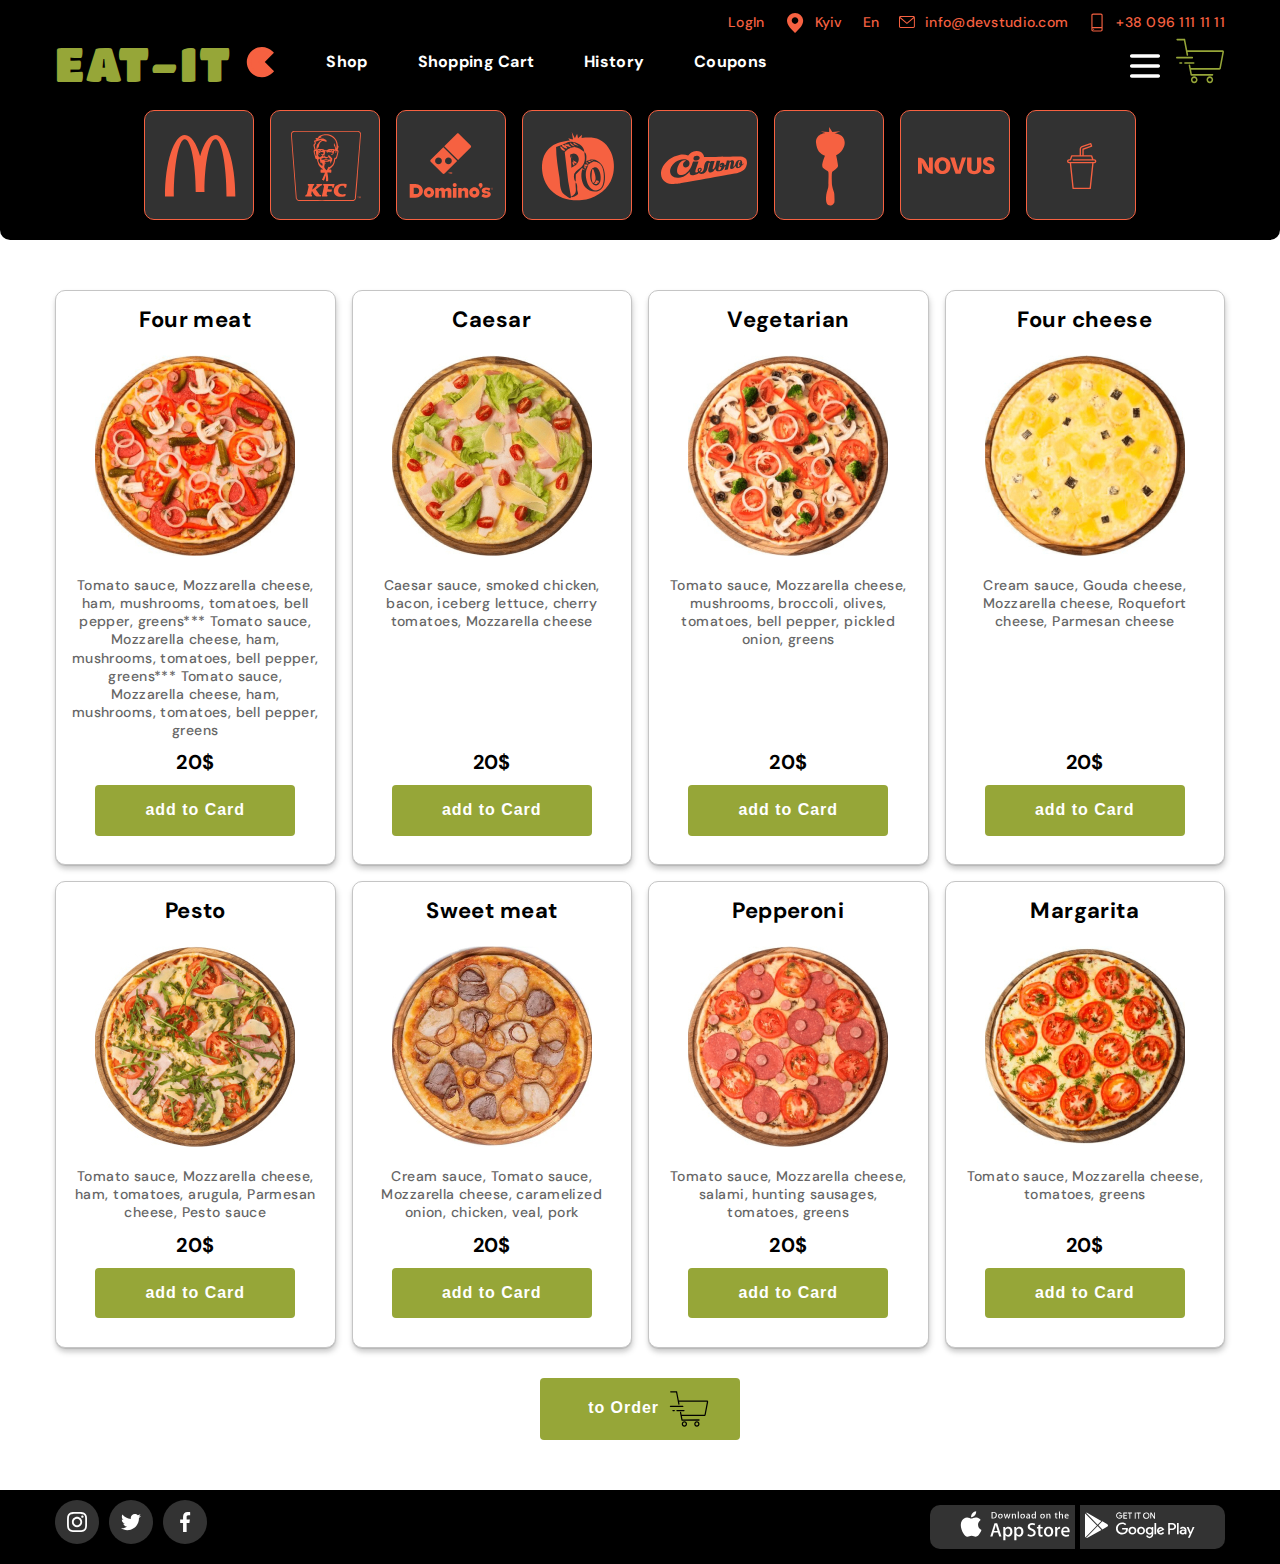
==== commit a6f7387e: "adaptiv index" ====
--- a/index.html
+++ b/index.html
@@ -214,6 +214,7 @@
                   <use href="./images/icons.svg#icon-close"></use>
                 </svg>
               </button>
+
               <div class="goods__wrapper">
                 <h3 class="goods__name">Four meat</h3>
                 <div class="thumb">
@@ -227,20 +228,28 @@
                 </div>
               </div>
               <p class="goods__description">
+                Tomato sauce, Mozzarella cheese, ham, mushrooms, tomatoes, bell pepper, greens***
+                Tomato sauce, Mozzarella cheese, ham, mushrooms, tomatoes, bell pepper, greens***
                 Tomato sauce, Mozzarella cheese, ham, mushrooms, tomatoes, bell pepper, greens
               </p>
-              <div class="goods__box">
-                <p class="goods__prise">20$</p>
-                <button class="goods__button button">add to Card</button>
-              </div>
-              <div class="counter">
-                <button class="counter__button counter__button--minus">-</button>
-                <p class="count">01</p>
-                <button class="counter__button counter__button--plus">+</button>
-              </div>
-            </li>
-
-            <li class="goods__item card-set__item">
+              <d v class="goods__box">
+                <p class="goods__prise">20$</p>
+                <button class="goods__button button">add to Card</button>
+              </d>
+
+              <div class="counter">
+                <button class="counter__button counter__button--minus">-</button>
+                <p class="count">01</p>
+                <button class="counter__button counter__button--plus">+</button>
+              </div>
+            </li>
+
+            <li class="goods__item card-set__item">
+              <button class="delete-button">
+                <svg class="delete__icon" width="30" height="30">
+                  <use href="./images/icons.svg#icon-close"></use>
+                </svg>
+              </button>
               <div class="goods__wrapper">
                 <h3 class="goods__name">Caesar</h3>
                 <div class="thumb">
@@ -261,9 +270,19 @@
                 <p class="goods__prise">20$</p>
                 <button class="goods__button button">add to Card</button>
               </div>
-            </li>
-
-            <li class="goods__item card-set__item">
+              <div class="counter">
+                <button class="counter__button counter__button--minus">-</button>
+                <p class="count">01</p>
+                <button class="counter__button counter__button--plus">+</button>
+              </div>
+            </li>
+
+            <li class="goods__item card-set__item">
+              <button class="delete-button">
+                <svg class="delete__icon" width="30" height="30">
+                  <use href="./images/icons.svg#icon-close"></use>
+                </svg>
+              </button>
               <div class="goods__wrapper">
                 <h3 class="goods__name">Vegetarian</h3>
                 <div class="thumb">
@@ -284,8 +303,20 @@
                 <p class="goods__prise">20$</p>
                 <button class="goods__button button">add to Card</button>
               </div>
-            </li>
-            <li class="goods__item card-set__item">
+              <div class="counter">
+                <button class="counter__button counter__button--minus">-</button>
+                <p class="count">01</p>
+                <button class="counter__button counter__button--plus">+</button>
+              </div>
+            </li>
+
+            <li class="goods__item card-set__item">
+              <button class="delete-button">
+                <svg class="delete__icon" width="30" height="30">
+                  <use href="./images/icons.svg#icon-close"></use>
+                </svg>
+              </button>
+
               <div class="goods__wrapper">
                 <h3 class="goods__name">Four cheese</h3>
                 <div class="thumb">
@@ -305,8 +336,20 @@
                 <p class="goods__prise">20$</p>
                 <button class="goods__button button">add to Card</button>
               </div>
-            </li>
-            <li class="goods__item card-set__item">
+              <div class="counter">
+                <button class="counter__button counter__button--minus">-</button>
+                <p class="count">01</p>
+                <button class="counter__button counter__button--plus">+</button>
+              </div>
+            </li>
+
+            <li class="goods__item card-set__item">
+              <button class="delete-button">
+                <svg class="delete__icon" width="30" height="30">
+                  <use href="./images/icons.svg#icon-close"></use>
+                </svg>
+              </button>
+
               <div class="goods__wrapper">
                 <h3 class="goods__name">Pesto</h3>
                 <div class="thumb">
@@ -327,8 +370,20 @@
                 <p class="goods__prise">20$</p>
                 <button class="goods__button button">add to Card</button>
               </div>
-            </li>
-            <li class="goods__item card-set__item">
+              <div class="counter">
+                <button class="counter__button counter__button--minus">-</button>
+                <p class="count">01</p>
+                <button class="counter__button counter__button--plus">+</button>
+              </div>
+            </li>
+
+            <li class="goods__item card-set__item">
+              <button class="delete-button">
+                <svg class="delete__icon" width="30" height="30">
+                  <use href="./images/icons.svg#icon-close"></use>
+                </svg>
+              </button>
+
               <div class="goods__wrapper">
                 <h3 class="goods__name">Sweet meat</h3>
                 <div class="thumb">
@@ -349,8 +404,20 @@
                 <p class="goods__prise">20$</p>
                 <button class="goods__button button">add to Card</button>
               </div>
-            </li>
-            <li class="goods__item card-set__item">
+              <div class="counter">
+                <button class="counter__button counter__button--minus">-</button>
+                <p class="count">01</p>
+                <button class="counter__button counter__button--plus">+</button>
+              </div>
+            </li>
+
+            <li class="goods__item card-set__item">
+              <button class="delete-button">
+                <svg class="delete__icon" width="30" height="30">
+                  <use href="./images/icons.svg#icon-close"></use>
+                </svg>
+              </button>
+
               <div class="goods__wrapper">
                 <h3 class="goods__name">Pepperoni</h3>
                 <div class="thumb">
@@ -370,8 +437,20 @@
                 <p class="goods__prise">20$</p>
                 <button class="goods__button button">add to Card</button>
               </div>
-            </li>
-            <li class="goods__item card-set__item">
+              <div class="counter">
+                <button class="counter__button counter__button--minus">-</button>
+                <p class="count">01</p>
+                <button class="counter__button counter__button--plus">+</button>
+              </div>
+            </li>
+
+            <li class="goods__item card-set__item">
+              <button class="delete-button">
+                <svg class="delete__icon" width="30" height="30">
+                  <use href="./images/icons.svg#icon-close"></use>
+                </svg>
+              </button>
+
               <div class="goods__wrapper">
                 <h3 class="goods__name">Margarita</h3>
                 <div class="thumb">
@@ -388,6 +467,11 @@
               <div class="goods__box">
                 <p class="goods__prise">20$</p>
                 <button class="goods__button button">add to Card</button>
+              </div>
+              <div class="counter">
+                <button class="counter__button counter__button--minus">-</button>
+                <p class="count">01</p>
+                <button class="counter__button counter__button--plus">+</button>
               </div>
             </li>
           </ul>
--- a/css/main.min.css
+++ b/css/main.min.css
@@ -1 +1 @@
-:root{--background-white: #ffffff;--background-white-transperent:rgba(255, 255, 255,0.2);--background-dark-gray: #323232;--background-black: #000000;--text-black: #000000;--text-white: #ffffff;--text-gray: #666666;--accent-green: #96A638;--accent-green-hover: #b5c944;--accent-orange: #F66141;--accent-orange-hover: #f84720;--font-main: dm sans, sans-serif;--font-decor: titan one, sans-serif;--card-gap: 30px;--card-item-count: 1;--shadow: 0px 1px 3px rgba(0, 0, 0, 0.12), 0px 1px 1px rgba(0, 0, 0, 0.14), 0px 2px 1px rgba(0, 0, 0, 0.2);--card-shadow: 0px 1px 1px rgba(0, 0, 0, 0.12), 0px 4px 4px rgba(0, 0, 0, 0.06), 1px 4px 6px rgba(0, 0, 0, 0.16);--cubic-bezier: cubic-bezier(0.4, 0, 0.2, 1);--time-animatio: 250ms;--transition-color: color var(--time-animatio) var(--cubic-bezier)}*,*::before,*::after{box-sizing:border-box}body{margin:0px;background-color:var(--background-white);font-family:var(--font-main);font-style:normal;font-weight:500;font-size:14px;line-height:1.3;color:var(--text-black);letter-spacing:.03em}body.no-scroll{position:fixed}img{display:block;max-width:100%}p{margin-top:0px;margin-bottom:0px}.list{padding:0;margin:0;list-style:none}.link{text-decoration:none;color:inherit}h1,h2,h3{margin:0}.goods{margin:50px 0}.container{padding:0px 15px;margin-left:auto;margin-right:auto}@media screen and (min-width: 480px){.container{width:480px}}@media screen and (min-width: 768px){.container{width:768px}}@media screen and (min-width: 1200px){.container{width:1200px}}.title{margin-top:0px;margin-bottom:0px;color:var(--text-dark-gray)}.section{padding:60px 0px}.section__title{margin-bottom:30px;font-weight:700;font-size:36px;line-height:1.2;text-align:center;letter-spacing:.03em}@media screen and (min-width: 1200px){.section__title{margin-bottom:50px}}@media screen and (min-width: 1200px){.section{padding:94px 0px}}.visually-hidden{position:absolute;white-space:nowrap;width:1px;height:1px;overflow:hidden;border:0;padding:0;clip:rect(0 0 0 0);clip-path:inset(50%);margin:-1px}.button{display:flex;align-items:center;justify-content:center;min-width:200px;min-height:50px;padding:10px 30px;margin-left:auto;margin-right:auto;text-align:center;font-weight:700;font-size:16px;line-height:1.8;letter-spacing:.06em;cursor:pointer;color:var(--text-white);background-color:var(--accent-green);border:1px solid rgba(0,0,0,0);border-radius:4px;transition:background-color var(--time-animatio) var(--cubic-bezier),color var(--time-animatio) var(--cubic-bezier)}.button:hover,.button:focus{color:var(--text-balck);background-color:var(--accent-green-hover)}.mob-menu{position:fixed;left:0;top:0;width:100vw;height:100vh;padding:40px 48px;background-color:var(--background-black);display:flex;flex-direction:column;justify-content:space-between;overflow-y:auto;transform:translateX(0%);transition:transform var(--time-animatio) var(--cubic-bezier);color:var(--accent-orange);z-index:10}.mob-menu.is-hidden{pointer-events:none;transform:translateX(100%)}.mob-close-button{position:absolute;top:10px;right:15px;padding:0;border:rgba(0,0,0,0);background-color:rgba(0,0,0,0);display:flex;justify-content:center;align-items:center;fill:var(--background-white);transform:rotate(0deg);cursor:pointer;transition:fill var(--time-animatio) var(--cubic-bezier),transform var(--time-animatio) var(--cubic-bezier)}.mob-close-button:hover,.mob-close-button:focus{fill:var(--accent);transform:rotate(90deg)}.mob-close-button__icon{width:40px;height:40px}.user__icon{margin-right:30px}.user-wrapper{display:flex;align-items:center}.user-name{font-weight:500;font-size:30px;line-height:1.175;letter-spacing:.02em}.mob-nav-list__item{margin-bottom:32px}.mob-nav-list__link{font-weight:500;font-size:30px;line-height:1.175;letter-spacing:.02em;color:var(--text-dark-gray);transition:var(--time-animatio) var(--cubic-bezier)}.mob-nav-list__link:hover,.mob-nav-list__link:focus{color:var(--accent-green-hover)}.mob-auth-list__item{margin-bottom:32px}.mob-tel{font-weight:500;font-size:20px;line-height:1.176;letter-spacing:.02em;color:var(--accent);transition:var(--time-animatio) var(--cubic-bezier)}.mob-tel:hover{color:var(--accent-green-hover)}@media screen and (min-width: 480px){.mob-tel{font-size:34px}}.mob-mail{font-weight:500;font-size:20px;line-height:28px;letter-spacing:.02em;transition:var(--time-animatio) var(--cubic-bezier)}.mob-mail:hover{color:var(--accent-green-hover)}.card-set{display:flex;flex-wrap:wrap;gap:var(--card-gap);align-items:center}.card-set__item{flex-basis:calc((100% - (var(--card-item-count) - 1)*var(--card-gap))/var(--card-item-count))}.logo{font-family:var(--font-decor);font-weight:400;font-size:48px;line-height:1.15;letter-spacing:.04em;text-transform:uppercase;color:var(--accent-green);text-decoration:none;margin-right:20px;transition:color var(--time-animatio) var(--cubic-bezier)}@media screen and (min-width: 1200px){.logo{margin-right:50px}}.logo:hover{color:var(--accent-green-hover)}.logo__icon{fill:var(--accent-orange)}.social-list{display:flex;justify-content:center}.social-list__item:not(:last-child){margin-right:10px}.social-list__circle{display:flex;justify-content:center;align-items:center;width:44px;height:44px;border-radius:50%;transition:background-color var(--time-animatio) var(--cubic-bezier)}.social-list__circle:hover,.social-list__circle:focus{background-color:var(--accent)}.social-list__icon{width:20px;height:20px;fill:var(--background-white);transition:fill var(--time-animatio) var(--cubic-bezier)}.social-list__circle:hover .social-list__icon,.social-list__circle:focus .social-list__icon{fill:var(--background-white)}.social-list__circle--transparent{background-color:var(--background-white-transperent)}.social-list__circle--transparent:hover,.social-list__circle--transparent:focus{background-color:var(--accent-orange)}.backdrop{position:fixed;top:0;left:0;z-index:2;width:100%;height:100%;background-color:rgba(0,0,0,.2);transition:opacity var(--time-animatio) var(--cubic-bezier)}.backdrop.is-hidden{opacity:0;pointer-events:none}.modal{position:absolute;top:50%;left:50%;transform:translate(-50%, -50%) scale(1);width:100%;max-width:450px;height:100%;max-height:609px;background-color:var(--background-white);border-radius:4px;padding:40px;transition:transform var(--time-animatio) var(--cubic-bezier)}.backdrop.is-hidden .modal{transform:translate(-50%, -50%) scale(0.9)}@media screen and (max-height: 609px){.modal{overflow-y:auto}}@media screen and (min-width: 1200px){.modal{max-width:528px;max-height:581px}}.close-button{position:absolute;top:8px;right:8px;width:30px;height:30px;border-radius:50%;display:flex;justify-content:center;align-items:center;fill:var(--text-black);background:var(--background-white);border:1px solid rgba(0,0,0,.1);box-shadow:0px 1px 3px rgba(0,0,0,0),0px 1px 1px rgba(0,0,0,0),0px 2px 1px rgba(0,0,0,0);transition:box-shadow var(--time-animatio) var(--cubic-bezier),fill var(--time-animatio) var(--cubic-bezier)}.close-button:hover,.close-button:focus{box-shadow:0px 1px 3px rgba(0,0,0,.12),0px 1px 1px rgba(0,0,0,.14),0px 2px 1px rgba(0,0,0,.2);fill:var(--accent)}.close-button__icon{width:18px;height:18px}.form-title{font-weight:700;font-size:20px;line-height:1.15;text-align:center;letter-spacing:.03em;color:var(--text-dark-gray);margin-bottom:12px}.feedback-input__label{display:block;margin-bottom:4px;font-size:12px;line-height:1.16;letter-spacing:.01em}.feedback-input__wrap{position:relative;margin-bottom:10px}.feedback-input{width:100%;height:40px;border:1px solid var(--border-gray);border-radius:4px;outline:none;padding-left:41px;transition:border var(--time-animatio) var(--cubic-bezier)}.feedback-input:hover,.feedback-input:focus{border:1px solid var(--accent)}.feedback-input__icon{position:absolute;left:12px;top:50%;transform:translateY(-50%);transition:fill var(--time-animatio) var(--cubic-bezier)}.feedback-input:hover+.feedback-input__icon,.feedback-input:focus+.feedback-input__icon{fill:var(--accent)}.user-text{width:100%;min-height:120px;border:1px solid var(--border-gray);border-radius:4px;outline:none;resize:none;padding:16px 12px;margin-bottom:20px;transition:border var(--time-animatio) var(--cubic-bezier)}.user-text::placeholder{font-size:14px;line-height:1.14;letter-spacing:.01em;color:rgba(117,117,117,.5)}.user-text:hover,.user-text:focus{border:1px solid var(--accent)}.privacy{margin-bottom:30px}.privacy__text{display:flex;align-items:center;justify-content:center;font-size:12px;line-height:1;letter-spacing:.03em;color:var(--text-gray);cursor:pointer}@media screen and (min-width: 1200px){.privacy__text{font-size:14px}}.privacy__checkbox{width:16px;height:15px;border:2px solid #212121;border-radius:2px;display:flex;align-items:center;justify-content:center;margin-right:7px;transition:border var(--time-animatio) var(--cubic-bezier)}.privacy__text:hover .privacy__checkbox{border:2px solid var(--accent)}.checkbox:focus+.privacy__text .privacy__checkbox{border:2px solid var(--accent)}.checkbox:checked+.privacy__text .privacy__checkbox{background-color:var(--accent);border:2px solid var(--accent)}.privacy__icon{fill:rgba(0,0,0,0)}.checkbox:checked+.privacy__text .privacy__icon{fill:var(--background-white)}.privacy__link{color:var(--accent)}.feedback__button{margin-left:auto;margin-right:auto;transition:background-color var(--time-animatio) var(--cubic-bezier)}.header{font-weight:500;line-height:1.1;letter-spacing:.02em;border-bottom:1px solid var(--border-gray);background-color:var(--background-black);width:100%;z-index:1;padding-top:10px}.site-settings{display:none}@media screen and (min-width: 1200px){.site-settings{display:flex;justify-content:end;align-items:center;flex-wrap:wrap}}.site-settings__link{font-size:14px;display:flex;align-items:center;color:var(--accent-orange);transition:color var(--time-animatio) var(--cubic-bezier)}.site-settings__link:hover,.site-settings__link:focus{color:var(--accent-green)}.site-settings__link .site-settings__icon{margin-right:10px;fill:currentColor;height:100%}.site-settings__item:not(:last-child){margin-right:20px}.nav__wrapper{display:flex;align-items:center;justify-content:start;flex-wrap:wrap}.nav{display:none}@media screen and (min-width: 768px){.nav{display:flex;flex-wrap:wrap}}.nav__item:not(:last-child){margin-right:50px}@media screen and (min-width: 768px){.nav__item:not(:last-child){margin-right:20px}}@media screen and (min-width: 1200px){.nav__item:not(:last-child){margin-right:50px}}.nav__link{font-weight:700;font-size:16px;line-height:1.3;padding:10px 0px;color:var(--text-white);transition:color var(--time-animatio) var(--cubic-bezier)}.nav__link:hover{color:var(--accent-orange)}.menu-box{margin-left:auto}.open-menu-button{margin-left:auto;background-color:rgba(0,0,0,0);border:none;fill:var(--text-white);transition:fill var(--time-animatio) var(--cubic-bezier)}.open-menu-button:hover{fill:var(--accent-green-hover)}.basket{margin-left:auto}.basket-icon--green{fill:var(--accent-green)}.basket-icon--green:hover{fill:var(--accent-green-hover)}.nav-list{display:none}@media screen and (min-width: 768px){.nav-list{display:flex}.nav-list__item{display:flex;flex-wrap:wrap;align-items:center;padding-top:32px;padding-bottom:32px;position:relative}.nav-list .nav-list__item+.nav-list__item{margin-left:50px}.nav-list .nav-list__link{text-decoration:none;color:var(--text-dark-gray);transition:color var(--time-animatio) var(--cubic-bezier)}.nav-list .nav-list__link:hover,.nav-list .nav-list__link:focus,.nav-list .nav-list__link--current{color:var(--accent)}.nav-list .nav-list__link--current::after{content:" ";background-color:var(--accent);height:4px;width:100%;border-radius:2px;position:absolute;left:0;bottom:0px}}:root{--card-gap: 16px}.filter{background-color:var(--background-black);padding-top:20px;padding-bottom:20px;border-radius:0px 0px 10px 10px}.shops{justify-content:center}.shops__link{background-color:var(--background-dark-gray);width:110px;height:110px;display:block;padding:5px;border:1px solid var(--accent-orange);border-radius:10px;transition:background-color var(--time-animatio) var(--cubic-bezier)}.shops__link:hover{background-color:var(--accent-orange)}.shops__icon{fill:var(--accent-orange);transition:fill var(--time-animatio) var(--cubic-bezier)}.shops__link:hover .shops__icon{fill:var(--background-white)}.goods__list{--card-item-count: 4;margin-bottom:30px;justify-content:center}.goods__item{position:relative;display:flex;flex-direction:column;justify-content:space-between;align-items:center;height:500px;padding:15px;background-color:var(--background-white)}.goods__item:hover{box-shadow:0px 1px 1px rgba(0,0,0,.12),0px 4px 4px rgba(0,0,0,.06),1px 4px 6px rgba(0,0,0,.16)}.delete-button{width:40px;height:40px;position:absolute;top:10px;right:15px;padding:0;border:rgba(0,0,0,0);border-radius:50%;box-shadow:var(--shadow);background-color:rgba(0,0,0,0);display:flex;justify-content:center;align-items:center;fill:var(--background-black);cursor:pointer;transition:fill var(--time-animatio) var(--cubic-bezier),transform var(--time-animatio) var(--cubic-bezier)}.delete-button:hover,.delete-button:focus{fill:red}.goods__name{font-weight:700;font-size:22px;line-height:1.3;text-align:center;margin-bottom:20px}.goods__image{margin:0 auto;margin-bottom:20px}.goods__description{font-size:14px;line-height:1.3;text-align:center;color:var(--text-gray);margin-bottom:10px;flex-grow:1}.goods__prise{font-weight:700;font-size:20px;line-height:1.3;text-align:center;color:var(--text-black);margin-bottom:10px}.goods__button{margin-top:auto}.order{justify-content:end}.basket-icon--black{margin-left:10px;fill:var(--background-black)}.counter{display:flex;flex-wrap:nowrap}.footer{padding-top:10px;padding-bottom:10px;background-color:var(--background-black)}.footer-container{display:flex;justify-content:space-between;align-items:center}.social-list{justify-content:center}.social-list__icon--white{fill:var(--background-white)}.apps{display:flex;align-items:c}.apps__item:not(:last-child){margin-right:5px}.apps__link--apple{border-radius:10px 0px 0px 10px;padding:0px 3px 0px 30px}.apps__link--android{border-radius:0px 10px 10px 0px;padding:0px 30px 0px 3px}.apps__link{display:block;background-color:var(--background-white-transperent);transition:background-color var(--time-animatio) var(--cubic-bezier)}.apps__link:hover{background-color:var(--accent-orange)}/*# sourceMappingURL=main.min.css.map */+:root{--background-white: #ffffff;--background-white-transperent:rgba(255, 255, 255,0.2);--background-dark-gray: #323232;--background-black: #000000;--text-black: #000000;--text-white: #ffffff;--text-gray: #666666;--accent-green: #96A638;--accent-green-hover: #b5c944;--accent-orange: #F66141;--accent-orange-hover: #f84720;--font-main: dm sans, sans-serif;--font-decor: titan one, sans-serif;--card-gap: 30px;--card-item-count: 1;--shadow: 0px 1px 3px rgba(0, 0, 0, 0.12), 0px 1px 1px rgba(0, 0, 0, 0.14), 0px 2px 1px rgba(0, 0, 0, 0.2);--card-shadow: 0px 1px 1px rgba(0, 0, 0, 0.12), 0px 4px 4px rgba(0, 0, 0, 0.06), 1px 4px 6px rgba(0, 0, 0, 0.16);--cubic-bezier: cubic-bezier(0.4, 0, 0.2, 1);--time-animatio: 250ms;--transition-color: color var(--time-animatio) var(--cubic-bezier)}*,*::before,*::after{box-sizing:border-box}body{margin:0px;background-color:var(--background-white);font-family:var(--font-main);font-style:normal;font-weight:500;font-size:14px;line-height:1.3;color:var(--text-black);letter-spacing:.03em}body.no-scroll{position:fixed}img{display:block;max-width:100%}p{margin-top:0px;margin-bottom:0px}.list{padding:0;margin:0;list-style:none}.link{text-decoration:none;color:inherit}h1,h2,h3{margin:0}.goods{margin:50px 0}.container{padding:0px 15px;margin-left:auto;margin-right:auto}@media screen and (min-width: 480px){.container{width:480px}}@media screen and (min-width: 768px){.container{width:768px}}@media screen and (min-width: 1200px){.container{width:1200px}}.title{margin-top:0px;margin-bottom:0px;color:var(--text-dark-gray)}.section{padding:60px 0px}.section__title{margin-bottom:30px;font-weight:700;font-size:36px;line-height:1.2;text-align:center;letter-spacing:.03em}@media screen and (min-width: 1200px){.section__title{margin-bottom:50px}}@media screen and (min-width: 1200px){.section{padding:94px 0px}}.visually-hidden{position:absolute;white-space:nowrap;width:1px;height:1px;overflow:hidden;border:0;padding:0;clip:rect(0 0 0 0);clip-path:inset(50%);margin:-1px}.button{display:flex;align-items:center;justify-content:center;min-width:200px;min-height:50px;padding:10px 30px;margin-left:auto;margin-right:auto;text-align:center;font-weight:700;font-size:16px;line-height:1.8;letter-spacing:.06em;cursor:pointer;color:var(--text-white);background-color:var(--accent-green);border:1px solid rgba(0,0,0,0);border-radius:4px;transition:background-color var(--time-animatio) var(--cubic-bezier),color var(--time-animatio) var(--cubic-bezier)}.button:hover,.button:focus{color:var(--text-balck);background-color:var(--accent-green-hover)}.mob-menu{position:fixed;left:0;top:0;width:100vw;height:100vh;padding:40px 48px;background-color:var(--background-black);display:flex;flex-direction:column;justify-content:space-between;overflow-y:auto;transform:translateX(0%);transition:transform var(--time-animatio) var(--cubic-bezier);color:var(--accent-orange);z-index:10}.mob-menu.is-hidden{pointer-events:none;transform:translateX(100%)}.mob-close-button{position:absolute;top:10px;right:15px;padding:0;border:rgba(0,0,0,0);background-color:rgba(0,0,0,0);display:flex;justify-content:center;align-items:center;fill:var(--background-white);transform:rotate(0deg);cursor:pointer;transition:fill var(--time-animatio) var(--cubic-bezier),transform var(--time-animatio) var(--cubic-bezier)}.mob-close-button:hover,.mob-close-button:focus{fill:var(--accent);transform:rotate(90deg)}.mob-close-button__icon{width:40px;height:40px}.user__icon{margin-right:30px}.user-wrapper{display:flex;align-items:center}.user-name{font-weight:500;font-size:20px;line-height:1.175;letter-spacing:.02em}@media screen and (min-width: 480px){.user-name{font-size:30px}}@media screen and (min-width: 768px){.user-name{font-size:30px}}@media screen and (min-width: 1200px){.user-name{font-size:40px}}.mob-nav-list__item{margin-bottom:32px;border-bottom:1px solid var(--accent-orange)}.mob-nav-list__link{font-weight:500;font-size:20px;line-height:1.175;letter-spacing:.02em;color:var(--text-dark-gray);transition:var(--time-animatio) var(--cubic-bezier)}.mob-nav-list__link:hover,.mob-nav-list__link:focus{color:var(--accent-green-hover)}@media screen and (min-width: 480px){.mob-nav-list__link{font-size:30px}}@media screen and (min-width: 768px){.mob-nav-list__link{font-size:30px}}@media screen and (min-width: 1200px){.mob-nav-list__link{font-size:40px}}.mob-auth-list__item{margin-bottom:32px}.mob-tel{font-weight:500;font-size:20px;line-height:1.176;letter-spacing:.02em;color:var(--accent);transition:var(--time-animatio) var(--cubic-bezier)}.mob-tel:hover{color:var(--accent-green-hover)}@media screen and (min-width: 480px){.mob-tel{font-size:34px}}.mob-mail{font-weight:500;font-size:20px;line-height:28px;letter-spacing:.02em;transition:var(--time-animatio) var(--cubic-bezier)}.mob-mail:hover{color:var(--accent-green-hover)}.card-set{display:flex;flex-wrap:wrap;gap:var(--card-gap);align-items:stretch}.card-set__item{flex-basis:calc((100% - (var(--card-item-count) - 1)*var(--card-gap))/var(--card-item-count))}.logo{font-family:var(--font-decor);font-weight:400;font-size:48px;line-height:1.15;letter-spacing:.04em;text-transform:uppercase;color:var(--accent-green);text-decoration:none;margin-right:20px;transition:color var(--time-animatio) var(--cubic-bezier)}@media screen and (min-width: 1200px){.logo{margin-right:50px}}.logo:hover{color:var(--accent-green-hover)}.logo__icon{fill:var(--accent-orange)}.social-list{display:flex;justify-content:center}.social-list__item:not(:last-child){margin-right:10px}.social-list__circle{display:flex;justify-content:center;align-items:center;width:44px;height:44px;border-radius:50%;transition:background-color var(--time-animatio) var(--cubic-bezier)}.social-list__circle:hover,.social-list__circle:focus{background-color:var(--accent)}.social-list__icon{width:20px;height:20px;fill:var(--background-white);transition:fill var(--time-animatio) var(--cubic-bezier)}.social-list__circle:hover .social-list__icon,.social-list__circle:focus .social-list__icon{fill:var(--background-white)}.social-list__circle--transparent{background-color:var(--background-white-transperent)}.social-list__circle--transparent:hover,.social-list__circle--transparent:focus{background-color:var(--accent-orange)}.backdrop{position:fixed;top:0;left:0;z-index:2;width:100%;height:100%;background-color:rgba(0,0,0,.2);transition:opacity var(--time-animatio) var(--cubic-bezier)}.backdrop.is-hidden{opacity:0;pointer-events:none}.modal{position:absolute;top:50%;left:50%;transform:translate(-50%, -50%) scale(1);width:100%;max-width:450px;height:100%;max-height:609px;background-color:var(--background-white);border-radius:4px;padding:40px;transition:transform var(--time-animatio) var(--cubic-bezier)}.backdrop.is-hidden .modal{transform:translate(-50%, -50%) scale(0.9)}@media screen and (max-height: 609px){.modal{overflow-y:auto}}@media screen and (min-width: 1200px){.modal{max-width:528px;max-height:581px}}.close-button{position:absolute;top:8px;right:8px;width:30px;height:30px;border-radius:50%;display:flex;justify-content:center;align-items:center;fill:var(--text-black);background:var(--background-white);border:1px solid rgba(0,0,0,.1);box-shadow:0px 1px 3px rgba(0,0,0,0),0px 1px 1px rgba(0,0,0,0),0px 2px 1px rgba(0,0,0,0);transition:box-shadow var(--time-animatio) var(--cubic-bezier),fill var(--time-animatio) var(--cubic-bezier)}.close-button:hover,.close-button:focus{box-shadow:0px 1px 3px rgba(0,0,0,.12),0px 1px 1px rgba(0,0,0,.14),0px 2px 1px rgba(0,0,0,.2);fill:var(--accent)}.close-button__icon{width:18px;height:18px}.form-title{font-weight:700;font-size:20px;line-height:1.15;text-align:center;letter-spacing:.03em;color:var(--text-dark-gray);margin-bottom:12px}.feedback-input__label{display:block;margin-bottom:4px;font-size:12px;line-height:1.16;letter-spacing:.01em}.feedback-input__wrap{position:relative;margin-bottom:10px}.feedback-input{width:100%;height:40px;border:1px solid var(--border-gray);border-radius:4px;outline:none;padding-left:41px;transition:border var(--time-animatio) var(--cubic-bezier)}.feedback-input:hover,.feedback-input:focus{border:1px solid var(--accent)}.feedback-input__icon{position:absolute;left:12px;top:50%;transform:translateY(-50%);transition:fill var(--time-animatio) var(--cubic-bezier)}.feedback-input:hover+.feedback-input__icon,.feedback-input:focus+.feedback-input__icon{fill:var(--accent)}.user-text{width:100%;min-height:120px;border:1px solid var(--border-gray);border-radius:4px;outline:none;resize:none;padding:16px 12px;margin-bottom:20px;transition:border var(--time-animatio) var(--cubic-bezier)}.user-text::placeholder{font-size:14px;line-height:1.14;letter-spacing:.01em;color:rgba(117,117,117,.5)}.user-text:hover,.user-text:focus{border:1px solid var(--accent)}.privacy{margin-bottom:30px}.privacy__text{display:flex;align-items:center;justify-content:center;font-size:12px;line-height:1;letter-spacing:.03em;color:var(--text-gray);cursor:pointer}@media screen and (min-width: 1200px){.privacy__text{font-size:14px}}.privacy__checkbox{width:16px;height:15px;border:2px solid #212121;border-radius:2px;display:flex;align-items:center;justify-content:center;margin-right:7px;transition:border var(--time-animatio) var(--cubic-bezier)}.privacy__text:hover .privacy__checkbox{border:2px solid var(--accent)}.checkbox:focus+.privacy__text .privacy__checkbox{border:2px solid var(--accent)}.checkbox:checked+.privacy__text .privacy__checkbox{background-color:var(--accent);border:2px solid var(--accent)}.privacy__icon{fill:rgba(0,0,0,0)}.checkbox:checked+.privacy__text .privacy__icon{fill:var(--background-white)}.privacy__link{color:var(--accent)}.feedback__button{margin-left:auto;margin-right:auto;transition:background-color var(--time-animatio) var(--cubic-bezier)}.header{font-weight:500;line-height:1.1;letter-spacing:.02em;border-bottom:1px solid var(--border-gray);background-color:var(--background-black);width:100%;z-index:1;padding-top:10px}.site-settings{display:none}@media screen and (min-width: 1200px){.site-settings{display:flex;justify-content:end;align-items:center;flex-wrap:wrap}}.site-settings__link{font-size:14px;display:flex;align-items:center;color:var(--accent-orange);transition:color var(--time-animatio) var(--cubic-bezier)}.site-settings__link:hover,.site-settings__link:focus{color:var(--accent-green)}.site-settings__link .site-settings__icon{margin-right:10px;fill:currentColor;height:100%}.site-settings__item:not(:last-child){margin-right:20px}.nav__wrapper{display:flex;align-items:center;justify-content:start;flex-wrap:wrap}.nav{display:none}@media screen and (min-width: 768px){.nav{display:flex;flex-wrap:wrap}}.nav__item:not(:last-child){margin-right:50px}@media screen and (min-width: 768px){.nav__item:not(:last-child){margin-right:20px}}@media screen and (min-width: 1200px){.nav__item:not(:last-child){margin-right:50px}}.nav__link{font-weight:700;font-size:16px;line-height:1.3;padding:10px 0px;color:var(--text-white);transition:color var(--time-animatio) var(--cubic-bezier)}.nav__link:hover{color:var(--accent-orange)}.menu-box{margin-left:auto}.open-menu-button{margin-left:auto;background-color:rgba(0,0,0,0);border:none;fill:var(--text-white);transition:fill var(--time-animatio) var(--cubic-bezier)}.open-menu-button:hover{fill:var(--accent-green-hover)}.basket{margin-left:auto}.basket-icon--green{fill:var(--accent-green)}.basket-icon--green:hover{fill:var(--accent-green-hover)}.nav-list{display:none}@media screen and (min-width: 768px){.nav-list{display:flex}.nav-list__item{display:flex;flex-wrap:wrap;align-items:center;padding-top:32px;padding-bottom:32px;position:relative}.nav-list .nav-list__item+.nav-list__item{margin-left:50px}.nav-list .nav-list__link{text-decoration:none;color:var(--text-dark-gray);transition:color var(--time-animatio) var(--cubic-bezier)}.nav-list .nav-list__link:hover,.nav-list .nav-list__link:focus,.nav-list .nav-list__link--current{color:var(--accent)}.nav-list .nav-list__link--current::after{content:" ";background-color:var(--accent);height:4px;width:100%;border-radius:2px;position:absolute;left:0;bottom:0px}}:root{--card-gap: 16px}.filter{background-color:var(--background-black);padding-top:20px;padding-bottom:20px;border-radius:0px 0px 10px 10px}.shops{justify-content:center}.shops__link{background-color:var(--background-dark-gray);width:110px;height:110px;display:block;padding:5px;border:1px solid var(--accent-orange);border-radius:10px;transition:background-color var(--time-animatio) var(--cubic-bezier)}.shops__link:hover{background-color:var(--accent-orange)}.shops__icon{fill:var(--accent-orange);transition:fill var(--time-animatio) var(--cubic-bezier)}.shops__link:hover .shops__icon{fill:var(--background-white)}.goods__list{--card-item-count: 1;margin-bottom:30px;justify-content:center}@media screen and (min-width: 480px){.goods__list{--card-item-count: 1}}@media screen and (min-width: 768px){.goods__list{--card-item-count: 3}}@media screen and (min-width: 1200px){.goods__list{--card-item-count: 4}}.goods__item{position:relative;display:flex;flex-direction:column;justify-content:space-between;align-items:center;border:1px solid #c5c5c5;padding:15px;background-color:var(--background-white);border-radius:10px;box-shadow:0px 1px 1px rgba(0,0,0,.12),0px 4px 4px rgba(0,0,0,.06),1px 4px 6px rgba(0,0,0,.16)}@media screen and (min-width: 480px){.goods__item{width:480px}}@media screen and (min-width: 768px){.goods__item{width:768px}}@media screen and (min-width: 1200px){.goods__item{width:1200px}}.goods__item:hover{box-shadow:0px 1px 1px rgba(0,0,0,.12),0px 4px 4px rgba(0,0,0,.06),1px 4px 6px rgba(0,0,0,.16)}.delete-button{width:40px;height:40px;position:absolute;top:10px;right:15px;padding:0;border:rgba(0,0,0,0);border-radius:50%;box-shadow:var(--shadow);background-color:rgba(0,0,0,0);display:flex;justify-content:center;align-items:center;fill:var(--background-black);cursor:pointer;transition:fill var(--time-animatio) var(--cubic-bezier),transform var(--time-animatio) var(--cubic-bezier);display:none}.delete-button:hover,.delete-button:focus{fill:#c42c07}.goods__name{font-weight:700;font-size:22px;line-height:1.3;text-align:center;margin-bottom:20px}.goods__image{margin:0 auto;margin-bottom:20px}.goods__description{font-size:14px;line-height:1.3;text-align:center;color:var(--text-gray);margin-bottom:10px;flex-grow:1}.goods__box{height:100px}.goods__prise{font-weight:700;font-size:20px;line-height:1.3;text-align:center;color:var(--text-black);margin-bottom:10px}.goods__button{margin-top:auto}.order{justify-content:end}.basket-icon--black{margin-left:10px;fill:var(--background-black)}.counter{display:flex;flex-wrap:nowrap;align-items:baseline;display:none}.counter__button{font-weight:700;font-size:10px;text-align:center;width:35px;height:35px;background-color:var(--accent-green);border:none;border-radius:10%;margin:10px}.counter__button:hover{background-color:var(--accent-green-hover)}.count{font-weight:700;font-size:15px;text-align:center}.footer{padding-top:10px;padding-bottom:10px;background-color:var(--background-black)}@media screen and (min-width: 480px){.footer-container{display:flex;justify-content:space-between;align-items:center;flex-wrap:wrap}}.social-list{justify-content:center;margin-bottom:10px}.social-list__icon--white{fill:var(--background-white)}.apps{display:flex;justify-content:center}.apps__item:not(:last-child){margin-right:5px}.apps__link--apple{border-radius:10px 0px 0px 10px;padding:0px 3px 0px 30px}.apps__link--android{border-radius:0px 10px 10px 0px;padding:0px 30px 0px 3px}.apps__link{display:block;background-color:var(--background-white-transperent);transition:background-color var(--time-animatio) var(--cubic-bezier)}.apps__link:hover{background-color:var(--accent-orange)}/*# sourceMappingURL=main.min.css.map */